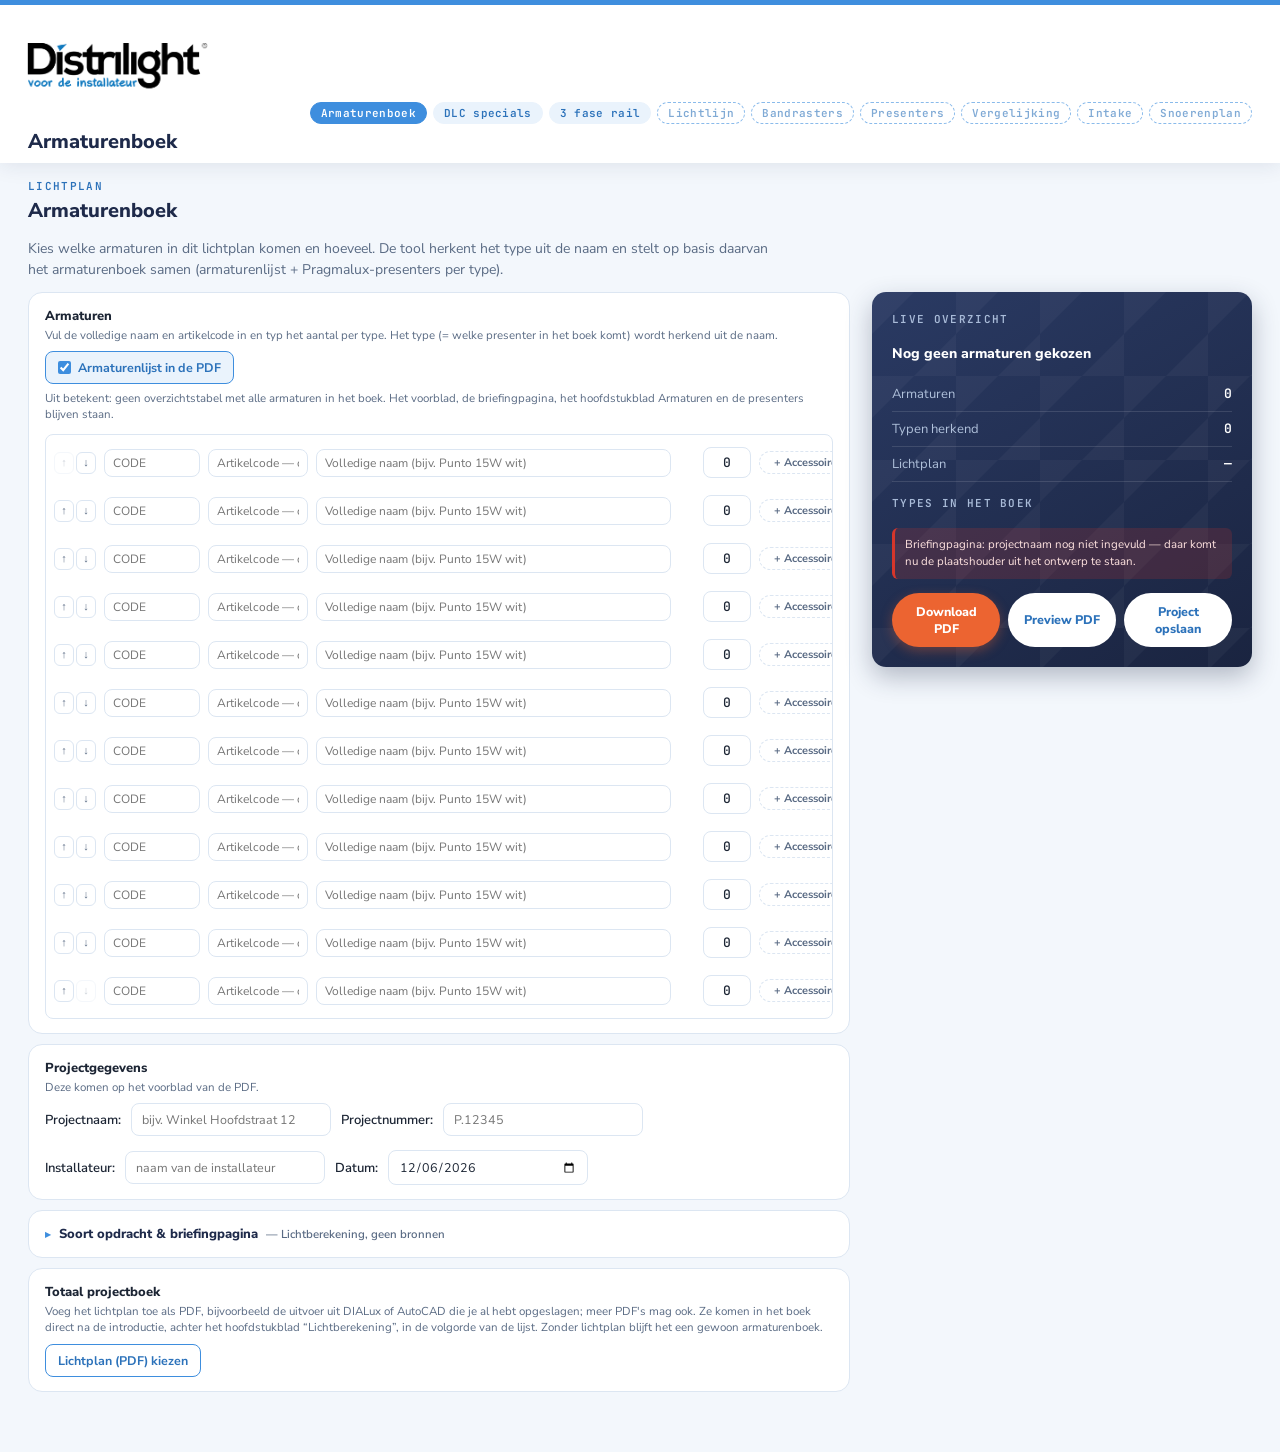
==== armaturenboek.html @ 283bd8b6 "Projectenboek: meer dan één PDF als lichtplan In het blok "Totaal projectboek" van het armaturenboek" ====
<!DOCTYPE html>
<html lang="nl">
<head>
<meta charset="UTF-8">
<!--__BASE_HREF__--><!-- wordt bij "Project opslaan" een <base href> naar de installatiemap; blijft hier inert. -->
<title>Armaturenboek — Distrilight tools</title>
<meta name="viewport" content="width=device-width, initial-scale=1.0">
<!-- Schermlettertypes uit de repo en niet bij Google vandaan: deze tools worden vanaf
     schijf geopend en rondgestuurd, en mogen niet op een verbinding wachten. Zie de kop
     van fonts/schermfonts.css. -->
<link rel="stylesheet" href="fonts/schermfonts.css">
<link rel="stylesheet" href="suite-stijl.css">
<style>
  /* Palet, tabbladenrij en focusring staan in suite-stijl.css. */
  *{box-sizing:border-box;}
  html,body{margin:0;padding:0;}
  body{
    background:var(--paper);
    color:var(--ink);
    font-family:'Nunito Sans',sans-serif;
    -webkit-font-smoothing:antialiased;
  }
  h1,h2,h4,.disp{font-family:'Nunito Sans',sans-serif; font-weight:800; letter-spacing:0;}

  header{
    background:var(--white);
    color:var(--ink);
    padding:12px 28px 8px;
    position:sticky; top:0; z-index:50;
    border-top:5px solid var(--blue);
    box-shadow:0 2px 20px rgba(30,42,74,.10);
  }
  .brandrow{display:flex; align-items:baseline; justify-content:space-between; flex-wrap:wrap; gap:8px;}
  .brand{display:flex; flex-direction:column; gap:0; align-items:flex-start;}
  .brand .logo{height:100px; width:auto; display:block; transform:translateX(-7.65%);}
  .title-row{display:flex; align-items:center; gap:14px; margin-top:4px; flex-wrap:wrap;}
  h1{font-size:20px; margin:0; font-weight:800; color:var(--navy-900);}

  main{max-width:1400px; margin:0 auto; padding:16px 28px 60px;}
  .lede{font-size:14px; color:var(--slate); max-width:760px; line-height:1.5; margin-bottom:12px;}
  h2.section-title{font-size:20px; margin:0 0 4px; color:var(--navy-900);}
  .eyebrow{font-family:'JetBrains Mono',monospace; font-size:11px; letter-spacing:.12em; text-transform:uppercase; color:var(--blue-dark); margin-bottom:4px; display:block; font-weight:600;}

  /* ---------- layout: lijst + live overzicht ---------- */
  .cfg-layout{display:grid; grid-template-columns:1fr 380px; gap:22px; align-items:start;}
  @media(max-width:980px){.cfg-layout{grid-template-columns:1fr;}}
  .cfg-panel{display:flex; flex-direction:column; gap:10px;}
  .cfg-block{background:#fff; border:1px solid var(--border); border-radius:var(--radius); padding:14px 16px;}
  .cfg-block h4{margin:0 0 2px; font-size:13px;}
  .cfg-block .hint{font-size:11.5px; line-height:1.4; color:var(--slate); margin:0 0 8px;}
  /* De briefingvelden zijn per project eenmalig werk; de armatuurregels zijn het werk
     zelf. Vandaar dat dat blok onderaan staat en dicht kan; de opmaak ervan staat in
     briefing.js (.brief-vouw), want de railtool heeft hetzelfde blok. */

  .c2-adapterrow{display:flex; align-items:center; gap:10px; font-size:13px; color:var(--ink); font-weight:600; margin-bottom:14px; flex-wrap:wrap;}
  .c2-select, .c2-textinp{
    border:1.5px solid var(--border); border-radius:8px; padding:7px 10px;
    font-family:'Nunito Sans',sans-serif; font-size:12.5px; color:var(--ink); background:#fff;
  }
  .c2-textinp{min-width:200px;}
  .ab-keuze{display:flex; gap:8px; flex-wrap:wrap;}
  .ab-keuze label{
    display:flex; align-items:center; gap:7px; cursor:pointer;
    border:1.5px solid var(--border); border-radius:8px; padding:7px 12px;
    font-size:12.5px; font-weight:700; color:var(--ink); background:#fff; transition:.12s;
  }
  .ab-keuze label:hover{border-color:var(--blue);}
  .ab-keuze input{accent-color:var(--blue); margin:0;}
  .ab-keuze input:checked + span{color:var(--blue-dark);}
  .ab-keuze label:has(input:checked){border-color:var(--blue); background:var(--blue-light);}
  .c2-prodlist{display:flex; flex-direction:column; gap:5px; max-height:640px; overflow-y:auto; padding:6px; border:1.5px solid var(--border); border-radius:8px;}
  .c2-armrow{display:flex; align-items:center; gap:8px; padding:6px 2px; flex-wrap:wrap;}
  .c2-armrow input.c2-textinp{flex:1 1 130px; min-width:100px; padding:5px 8px; font-size:12px;}
  .c2-armrow input.c2-aanduiding{flex:0 0 96px; min-width:96px;}
  .c2-armrow input.c2-armcode{flex:0 0 100px; min-width:90px;}
  /* groeit mee, maar begint smal: dan past de knop "+ Accessoire" vaker nog op de regel */
  .c2-armrow input.c2-armnaam{flex:1 1 170px;}
  /* het aantal en de knop "+ Accessoire" als één staart: past de regel niet (een smal
     scherm, een breed typelabel), dan gaan ze samen naar rechts op de volgende regel -
     boven het aantal en het kruisje van de accessoires - en niet los links eronder */
  .c2-armstaart{display:flex; align-items:center; gap:8px; margin-left:auto;}
  /* het label, de upload- en stempelknop en de pijltjes: opmaak in armatuur-rij.js */
  .c2-qtyinp{width:48px; border:1.5px solid var(--border); border-radius:8px; padding:6px 4px; font-family:'JetBrains Mono',monospace; font-size:13px; text-align:center; color:var(--ink); background:#fff;}

  /* ---------- live overzicht ---------- */
  /* Navy en geen blauw: dit paneel draagt de conclusie van de tool (aantallen,
     herkende typen, waarschuwingen) in kleine letters, en op het blauw haalde die
     tekst 1,9 tot 2,6:1 contrast waar 4,5:1 de norm is - zelfs zuiver wit kwam daar
     niet verder dan 4,7:1. Op dit navy haalt wit 11:1 en de grijsblauwe labels 6:1.
     Het blauw blijft waar het zijn werk doet: op de knoppen en de actieve tab. */
  .cfg-summary{
    position:sticky; top:150px; color:#fff; border-radius:var(--radius); padding:20px; display:flex; flex-direction:column; gap:14px;
    background:linear-gradient(150deg, #2A3A63 0%, #1A2440 100%);
    background-image:url("data:image/svg+xml,%3Csvg xmlns='http://www.w3.org/2000/svg' width='84' height='84'%3E%3Cpath d='M0 0 L42 0 L0 42 Z' fill='%23ffffff' fill-opacity='0.035'/%3E%3Cpath d='M84 84 L42 84 L84 42 Z' fill='%23ffffff' fill-opacity='0.035'/%3E%3C/svg%3E"), linear-gradient(150deg, #2A3A63 0%, #1A2440 100%);
    box-shadow:0 10px 26px rgba(30,42,74,.30);
  }
  .cfg-summary h4{margin:0; font-size:14px; color:#fff;}
  .cfg-summary .eyebrow{color:#A9BBD8;}
  .cfg-metric-row{display:flex; justify-content:space-between; font-size:13px; padding:8px 0; border-bottom:1px solid rgba(255,255,255,.12);}
  .cfg-metric-row .k{color:#AFC0DA;}
  .cfg-metric-row .v{font-family:'JetBrains Mono',monospace; font-weight:700;}
  .cfg-art-list{display:flex; flex-direction:column; gap:6px; max-height:260px; overflow-y:auto;}
  .cfg-art-row{display:flex; justify-content:space-between; font-size:12px; background:rgba(255,255,255,.06); border-radius:6px; padding:7px 10px;}
  .cfg-art-row .name{color:#C6D2E8; margin-right:8px;}
  .cfg-art-row .qty{color:#A9BBD8; font-family:'JetBrains Mono',monospace;}
  .cfg-warns{display:flex; flex-direction:column; gap:8px;}
  .cfg-warn{background:rgba(214,54,43,.18); border-left:3px solid var(--red); padding:8px 10px; border-radius:6px; font-size:11.5px; line-height:1.5; color:#FFE3E0;}
  /* Onder 980px zakt het overzichtspaneel onder het formulier, en daarmee ook de
     knoppen: op een laptop scroll je dan langs het hele formulier voor je iets kunt
     downloaden. Deze balk blijft dan onderin staan. Boven 980px bestaat hij niet. */
  .cfg-balk{display:none;}
  @media(max-width:980px){
    .cfg-balk{
      display:flex; gap:8px; position:fixed; left:0; right:0; bottom:0; z-index:110;
      padding:10px 16px calc(10px + env(safe-area-inset-bottom, 0px));
      background:rgba(255,255,255,.94); backdrop-filter:blur(6px);
      border-top:1px solid var(--border); box-shadow:0 -4px 14px rgba(30,42,74,.07);
    }
    .cfg-balk button{
      flex:1; border:1.5px solid var(--border); background:#fff; color:var(--blue-dark);
      border-radius:999px; padding:10px 8px; font-family:'Nunito Sans',sans-serif;
      font-weight:800; font-size:12.5px; cursor:pointer; white-space:nowrap;
    }
    .cfg-balk button:hover{border-color:var(--blue);}
    .cfg-balk button:disabled{opacity:.6; cursor:default;}
    .cfg-balk button.hoofd{background:var(--orange); border-color:var(--orange); color:#fff;}
    body{padding-bottom:72px;}   /* de balk mag de laatste regel niet afdekken */
  }
  .cfg-actions{display:flex; gap:8px;}
  .cfg-actions button{
    flex:1; background:#fff; color:var(--blue-dark); border:none; border-radius:999px; padding:10px; font-weight:800; font-size:12.5px; cursor:pointer; font-family:'Nunito Sans',sans-serif;
  }
  .cfg-actions #abPdf{background:var(--orange); color:#fff; box-shadow:0 4px 12px rgba(236,100,49,.35);}
  .cfg-actions #abPdf:hover{background:var(--orange-dark);}
  .cfg-actions button:hover{opacity:.9;}
  .cfg-actions button:disabled{opacity:.6; cursor:default;}

  /* ---------- voorbeeldvenster voor de PDF ---------- */
  .pdfprev-bg{position:fixed; inset:0; background:rgba(11,24,48,.66); display:none; align-items:center; justify-content:center; z-index:120; padding:18px;}
  .pdfprev-bg.active{display:flex;}
  .pdfprev{background:#fff; border-radius:14px; width:min(1100px,100%); height:min(94vh,100%); display:flex; flex-direction:column; overflow:hidden;}
  .pdfprev-bar{display:flex; align-items:center; gap:12px; padding:12px 16px; border-bottom:1px solid var(--border); flex-wrap:wrap;}
  .pdfprev-bar b{font-size:14px; color:var(--navy-900);}
  .pdfprev-bar .hint{margin:0; flex:1 1 auto; font-size:12.5px; color:var(--slate);}
  .pdfprev-bar button{
    border:1.5px solid var(--border); background:#fff; border-radius:999px; padding:8px 14px;
    font-family:'Nunito Sans',sans-serif; font-size:12.5px; font-weight:600; color:var(--ink); cursor:pointer;
  }
  .pdfprev iframe{flex:1 1 auto; width:100%; border:0; background:#EDEFF3;}
  @media (max-width:640px){ .pdfprev-bar .hint{display:none;} }
</style>
</head>
<body>

<header>
  <div class="brandrow">
    <div class="brand">
      <img class="logo" src="merk/Distrilight logo donker.png" alt="Distrilight">
    </div>
    <div class="badges">
      <a class="badge active" href="armaturenboek.html">Armaturenboek</a>
      <a class="badge" href="dlc.html">DLC specials</a>
      <a class="badge" href="index.html">3 fase rail</a>
      <a class="badge binnenkort" href="lichtlijn.html" title="Deze tool komt er nog aan">Lichtlijn</a>
      <a class="badge in-ontwikkeling" href="bandrasters.html" title="Deze tool werkt al, maar is nog niet af">Bandrasters</a>
      <a class="badge in-ontwikkeling" href="presenters.html" title="Deze tool werkt al, maar is nog niet af">Presenters</a>
      <a class="badge in-ontwikkeling" href="vergelijking.html" title="Deze tool werkt al, maar is nog niet af">Vergelijking</a>
      <a class="badge binnenkort" href="intake.html" title="Deze tool komt er nog aan">Intake</a>
      <a class="badge binnenkort" href="snoerenplan.html" title="Deze tool komt er nog aan">Snoerenplan</a>
    </div>
  </div>
  <div class="title-row">
    <h1>Armaturenboek</h1>
  </div>
</header>

<main>
  <span class="eyebrow">Lichtplan</span>
  <h2 class="section-title">Armaturenboek</h2>
  <p class="lede">Kies welke armaturen in dit lichtplan komen en hoeveel. De tool herkent het type uit de naam en stelt op basis daarvan het armaturenboek samen (armaturenlijst + Pragmalux-presenters per type).</p>

  <div class="cfg-layout">
    <div class="cfg-panel">

      <div class="cfg-block">
        <h4>Armaturen</h4>
        <p class="hint">Vul de volledige naam en artikelcode in en typ het aantal per type. Het type (= welke presenter in het boek komt) wordt herkend uit de naam.</p>
        <div class="ab-keuze" style="margin-bottom:12px;">
          <label><input type="checkbox" id="abToonLijst" checked><span>Armaturenlijst in de PDF</span></label>
        </div>
        <p class="hint" style="margin:-6px 0 12px;">Uit betekent: geen overzichtstabel met alle armaturen in het boek. Het voorblad, de briefingpagina, het hoofdstukblad Armaturen en de presenters blijven staan.</p>
        <div class="c2-prodlist" id="abArmList"></div>
      </div>

      <div class="cfg-block">
        <h4>Projectgegevens</h4>
        <p class="hint">Deze komen op het voorblad van de PDF.</p>
        <div class="c2-adapterrow">
          <span>Projectnaam:</span>
          <input type="text" id="abProj" class="c2-textinp" placeholder="bijv. Winkel Hoofdstraat 12">
          <span>Projectnummer:</span>
          <input type="text" id="abProjNr" class="c2-textinp" placeholder="P.12345">
        </div>
        <div class="c2-adapterrow" style="margin-bottom:0;">
          <span>Installateur:</span>
          <input type="text" id="abInst" class="c2-textinp" placeholder="naam van de installateur">
          <span>Datum:</span>
          <input type="date" id="abDatum" class="c2-textinp">
        </div>
      </div>

      <details class="cfg-block brief-vouw" id="abBriefBlok">
        <summary>Soort opdracht &amp; briefingpagina<span class="stand" id="abBriefStand"></span></summary>
        <div id="abBriefVelden"></div>
        <div id="abContactVelden" style="margin-top:16px;"></div>
      </details>

      <div class="cfg-block">
        <h4>Totaal projectboek</h4>
        <p class="hint">Voeg het lichtplan toe als PDF, bijvoorbeeld de uitvoer uit DIALux of AutoCAD die je al hebt opgeslagen; meer PDF's mag ook. Ze komen in het boek direct na de introductie, achter het hoofdstukblad “Lichtberekening”, in de volgorde van de lijst. Zonder lichtplan blijft het een gewoon armaturenboek.</p>
        <input type="file" id="abLichtplanBestand" accept="application/pdf,.pdf" multiple hidden>
        <div class="lichtplan-lijst" id="abLichtplanLijst"></div>
        <div class="lichtplan-keuze">
          <button type="button" id="abLichtplanKnop">Lichtplan (PDF) kiezen</button>
        </div>
      </div>

    </div>

    <div class="cfg-summary">
      <span class="eyebrow">Live overzicht</span>
      <h4 id="abTitle">Nog geen armaturen gekozen</h4>
      <div>
        <div class="cfg-metric-row"><span class="k">Armaturen</span><span class="v" id="abTotArm">0</span></div>
        <div class="cfg-metric-row"><span class="k">Typen herkend</span><span class="v" id="abTotType">0</span></div>
        <div class="cfg-metric-row"><span class="k">Lichtplan</span><span class="v" id="abTotLicht">—</span></div>
      </div>
      <div>
        <span class="eyebrow">Types in het boek</span>
        <div class="cfg-art-list" id="abArtList"></div>
      </div>
      <div class="cfg-warns" id="abWarns"></div>
      <div class="cfg-actions">
        <button id="abPdf">Download PDF</button>
        <button id="abPreview">Preview PDF</button>
        <button id="abProjectOpslaan" title="Slaat een kopie van deze tool op met het huidige project erin - dubbelklikken op dat bestand opent de tool weer precies zo ingevuld">Project opslaan</button>
      </div>
    </div>
  </div>

  <div class="pdfprev-bg" id="abPreviewBg">
    <div class="pdfprev">
      <div class="pdfprev-bar">
        <b>Voorbeeld — Armaturenboek</b>
        <span class="hint" id="abPreviewHint">Zo ziet de PDF eruit.</span>
        <button id="abPreviewDl">Downloaden</button>
        <button id="abPreviewClose">Sluiten</button>
      </div>
      <iframe id="abPreviewFrame" title="Voorbeeld van de PDF"></iframe>
    </div>
  </div>
  <div class="cfg-balk">
    <button type="button" class="hoofd" data-spiegel="abPdf">Download PDF</button>
    <button type="button" data-spiegel="abPreview">Preview</button>
    <button type="button" data-spiegel="abProjectOpslaan">Opslaan</button>
  </div>
</main>

<script src="vendor/pdf-lib.min.js"></script>
<script src="presenters-data.js"></script>
<script src="pdf-huisstijl.js"></script>
<script src="medewerkers.js"></script>
<script src="medewerker-fotos.js"></script>
<script src="contactpersonen.js"></script>
<script src="briefing.js"></script>
<script src="armatuur-groepen.js"></script>
<script src="zoeken.js"></script>
<script src="armatuur-rij.js"></script>
<script src="info-teken.js"></script>
<script src="melding.js"></script>
<script src="lichtplan.js"></script>
<script src="project-opslag.js"></script>
<script>
const $=id=>document.getElementById(id);

/* ---------- projectstate ---------- */
/* Wordt bij "Project opslaan" (zie slaProjectOp()) volgeschreven met het huidige
   project - blijft null in de originele tool, net als bij index.html. */
const OPGESLAGEN_PROJECT = /*__PROJECT_DATA_START__*/null/*__PROJECT_DATA_END__*/;
/* soort: 'lichtberekening' of 'vergelijking'. Allebei krijgen de briefingpagina
   achter het voorblad, met een eigen tekst. bestek/tekeningen/armaturenboek/email zijn
   de bronnen van die pagina (zie BRIEF_VELDEN): een naam per regel, meer namen worden
   een opsomming, en een leeg veld komt niet in de tekst. toonLijst zet de overzichtstabel Armaturenlijst aan of
   uit; de rest van het boek verandert er niet van. */
const st = { proj:'', projNr:'', installateur:'', datum:'', soort:'lichtberekening',
             bestek:'', tekeningen:'', armaturenboek:'', email:'', toonLijst:true, armaturen:{},
             /* wie er onder "Contactgegevens" op de briefingpagina staan (ids uit medewerkers.js) */
             projectuitwerker:'', accountmanager:'', binnendienst:'',
             /* totaal projectboek: het ingeladen lichtplan, {naam, paginas} of null; de PDF
                zelf houdt lichtplan.js bij (Lichtplan.pdf) */
             lichtplan:null };

/* ---------- briefingpagina "Introductie" ----------
   De maten, de tekst per soort opdracht (briefInhoud()), de keuze in het paneel en de
   tekening staan in briefing.js: de railtool zet precies dezelfde pagina in zijn PDF. */

/* ---------- armaturen: 12 om mee te beginnen, er komt steeds een lege bij (zorgVoorLegeSlot) ---------- */
const ARMATUREN = [
  {id:'arm01'}, {id:'arm02'}, {id:'arm03'}, {id:'arm04'}, {id:'arm05'},
  {id:'arm06'}, {id:'arm07'}, {id:'arm08'}, {id:'arm09'}, {id:'arm10'}, {id:'arm11'}, {id:'arm12'},
];
function armLabel(a){ return 'Armatuur '+a.id.replace('arm',''); }

/* Een rij is 'Special': geen standaard Pragmalux-artikel, maar een eenmalig
   armatuur waarvoor de gebruiker zelf een presenter-PDF aanlevert (zie
   specialPresenterId/maakArmRij). Herkend aan de tekst 'special' in het
   artikelcodeveld. */
function isSpecial(s){
  if(!s) return false;
  return String(s.code||'').trim().toLowerCase()==='special';
}
/* Welke presenter bij een regel hoort, de stempelstijlen en het eigen id van een
   geüploade PDF staan in armatuur-rij.js: de railtool maakt hetzelfde boek en hoort
   het op dezelfde manier te doen. */
function armGroepVan(s, armId){ return armGroepVanRij(s, armId, isSpecial(s)); }
function armaturenboek(){
  const boek=[], perGroep={};
  ARMATUREN.forEach(a=>{
    const s=st.armaturen[a.id];
    if(!s || armSlotLeeg(s)) return;
    const g=armGroepVan(s, a.id);
    if(!g) return;
    let b=perGroep[g.id];
    if(!b){ b=perGroep[g.id]={g, rijen:[], totaal:0}; boek.push(b); }
    b.rijen.push({a,s}); b.totaal+=(s.qty||0);
  });
  return boek;
}
function armaturenZonderGroep(){
  return ARMATUREN.filter(a=>{
    const s=st.armaturen[a.id];
    return !armSlotLeeg(s) && s.groep!=='-' && !isSpecial(s) && !armGroepVan(s, a.id);
  });
}
/* Ingevulde Special-rijen waarvoor nog geen PDF is geüpload. */
function armaturenSpecialZonderPdf(){
  return ARMATUREN.filter(a=>{
    const s=st.armaturen[a.id];
    return !armSlotLeeg(s) && isSpecial(s) && !armGroepVan(s, a.id);
  });
}

/* --- gedeelde tekenlaag ------------------------------------------------------
   Scripts, huisstijlbestanden en presenter-PDF's op aanvraag inladen gaat via
   pdf-huisstijl.js, waar ook de tekenprimitieven staan; zie de kop van dat bestand. */
const {laadScript, laadPresenterBestand, merkData, b64Bytes, bytesToB64,
       presenterAanwezig, presenterData, pdfTxt, datumNL} = PdfHuisstijl;

async function buildArmaturenboekPdf(){
  const W=595,H=842,Mg=40,MB=64; const pages=[]; let y=Mg;
  const doc = await PDFLib.PDFDocument.create();
  let pg = null;

  /* De tekenlaag komt uit pdf-huisstijl.js; zie de kop van dat bestand. y en pg
     blijven hier, zodat de opmaak hieronder gewoon `y += 12` kan schrijven.

     Alleen Distrilight-huisstijl: deze eigen pagina's (voorblad, armaturenlijst) zijn
     van de afzender. De Pragmalux-huisstijl leeft in de aangeplakte presenter-PDF's
     zelf, dus de Pragmalux-logo's en het bijbehorende kop-lettertype hoeven hier niet
     ingesloten te worden. */
  const HS = await PdfHuisstijl.tekenaar(doc, {
    haalY:()=>y, zetY:v=>{y=v;}, haalPg:()=>pg, zetPg:p=>{pg=p;},
    paginas:pages, fonts:'distrilight',
    logos:['dlLicht','dlDonker'],
    beelden:['omslagVolledig','omslagBoven','ruitpatroon','armaturenFoto'],
    sectie:'Armaturen',
  });
  const {BALK_H, C, BEELD, col, text, meet, line, rect, circle, poly, metUitsnede, beeldVullend,
         meng, logo, logoBreedte, flush, beginPage, need, para, paginaKop, omslag,
         zetSectie, tableStart, wrapCell, tableRow} = HS;
  const wrapBreedte = HS.wrapBreedte, wrap = HS.wrapTekens;

  omslag({naam:st.proj, nr:st.projNr, inst:st.installateur, datum:datumNL(st.datum)});

  /* --- briefingpagina "Introductie", direct achter het voorblad: de briefing en de
         contactpersonen, tekenIntroductie() in briefing.js - dezelfde als in de railtool. --- */
  await tekenIntroductie(HS, st, {haal:()=>y, zet:v=>{ y=v; }}, true);

  /* Tot hier voorblad en introductie; het totale projectboek zet hierna het
     lichtplan (zie boekDelen()). */
  const naIntroductie = pages.length;

  /* --- hoofdstukblad Armaturen + armaturenlijst; de presenters worden er in
         assembleArmaturenboekPdf achter geplakt, in de volgorde van bookGroups --- */
  const boek = armaturenboek();
  /* Regels zonder herkend type (en zonder bruikbare Special-PDF) horen niet in
     boek/bookGroups (geen hoofdstuk/presenter), maar moeten wel gewoon in de
     Armaturenlijst-tabel blijven staan - anders lijken ze niet meegeteld. */
  const onbekend = ARMATUREN.filter(a=>{
    const s = st.armaturen[a.id];
    return s && !armSlotLeeg(s) && !armGroepVan(s, a.id);
  });
  const bookGroups = [];
  const armOms=(r)=> (r.s.name&&r.s.name.trim()) ? r.s.name.trim() : armLabel(r.a);
  /* geen artikelcode ingevuld: de cel blijft leeg (er stond 'volgt') */
  const armCode=(r)=> (r.s.code||'').trim();
  if(boek.length || onbekend.length){
    zetSectie('Armaturen');
    beginPage(true);
    if(BEELD.ruitpatroon) beeldVullend(BEELD.ruitpatroon, 0, 0, W, H);
    else rect(0,0,W,H,C.hoofd);
    poly([[0,85],[379,85],[337,200],[0,200]], C.hoofd);
    text(27, 148-36*0.78, 36, 'Armaturen', {cond:true, color:C.wit});
    if(BEELD.armaturenFoto){
      metUitsnede([[190,534],[W,534],[W,769],[190,769]],
        ()=> beeldVullend(BEELD.armaturenFoto, 190, 534, W-190, 235));
    }
    poly([[0,534],[308,534],[220,769],[0,769]], C.wit);
    ['Precisie in licht begint','bij de juiste armaturen,','geselecteerd met zorg','en aandacht.']
      .forEach((r,i)=> text(27, 605+i*29.5-19.6*0.78, 19.6, r, {cond:true, bold:false, color:C.hoofd}));
    flush(true);

    /* De overzichtstabel is optioneel (st.toonLijst): wie het boek alleen als
       productdocumentatie meestuurt wil de armaturenlijst er soms niet bij. Alleen
       deze pagina vervalt - het hoofdstukblad en de presenters blijven, en
       bookGroups wordt hieronder los van de tabel gevuld. */
    if(st.toonLijst){
      zetSectie('Armaturenlijst');
      beginPage(true);
      paginaKop('Armaturenlijst',
        (st.proj||'').trim() + ((st.proj||'').trim()? '  —  ':'') + datumNL(st.datum));
      /* Elke ingevulde rij komt in deze tabel, in de volgorde waarin ze in de tool
         staan - niet gegroepeerd per type. Wie de regels op volgorde van het bestek
         invult wil ze zo terugzien; het hergroeperen liet een herkend type naar zijn
         soortgenoten springen en zette de onherkende regels onderaan. De presenters
         erachter volgen dezelfde volgorde: armaturenboek() zet elk type neer waar
         het voor het eerst voorkomt. Een kolom (Code of Aantal) valt helemaal weg
         als GEEN ENKELE regel er een waarde voor heeft - anders staat hij zinloos
         leeg/vol nullen; de vrijgekomen breedte gaat naar Omschrijving. */
      const rijenVoorTabel = ARMATUREN
        .map(a=>({a, s:st.armaturen[a.id]}))
        .filter(r=> r.s && !armSlotLeeg(r.s));
      /* regels: elke armatuur met zijn accessoires eronder - zonder eigen CODE en in de
         kleur van hun armatuur (armLijstKolommen() in armatuur-rij.js) */
      const {cols, regels} = armLijstKolommen(rijenVoorTabel, armCode, armOms);
      let TB=tableStart(cols);
      regels.forEach(g=> tableRow(TB, g.waarden, {vervolg:g.vervolg}));
      y+=10;
      const ontbreekt = boek.filter(b=>!presenterAanwezig(b.g.id));
      if(ontbreekt.length){
        para('Let op: van '+ontbreekt.map(b=>b.g.naam).join(', ')+' is de presenter nog niet in de '
          +'tool geladen; die productpagina’s ontbreken.',8,C.red);
      }
      flush();
    }

    /* codes, kleur en stijl per presenter: zie armBoekGroepen() in armatuur-rij.js */
    bookGroups.push(...armBoekGroepen(boek));
  }

  const bytes = await doc.save();
  return {bytes, bookGroups, ownPageCount:pages.length, naIntroductie};
}

/* ---------- de delen van het boek, in hun volgorde ----------
   De eigen pagina's (voorblad, introductie, hoofdstuk Armaturen, armaturenlijst) komen
   uit buildArmaturenboekPdf(); het totale projectboek schuift er direct na de
   introductie het hoofdstukblad "Lichtberekening" en het lichtplan tussen
   (lichtplanDelen() in lichtplan.js, dezelfde regel als in de railtool). Daarna de
   presenters en als laatste de achterpagina's. naIntroductie is het aantal eigen
   pagina's tot en met de introductie. Een losse functie, zodat de volgorde getest kan
   worden (tools/controleer-logica.mjs). */
function boekDelen(naIntroductie, eigenTotaal, metLichtplan){
  return lichtplanDelen(naIntroductie, eigenTotaal, metLichtplan)
    .concat([{bron:'presenters'}, {bron:'achterpaginas'}]);
}

/* ---------- presenters achter de eigen pagina's plakken, sluit af met AB Achterpaginas ---------- */
async function assembleArmaturenboekPdf(){
  const {bytes, bookGroups, ownPageCount, naIntroductie} = await buildArmaturenboekPdf();
  const ownDoc = await PDFLib.PDFDocument.load(bytes);
  const finalDoc = await PDFLib.PDFDocument.create();

  const copyRange = async(srcDoc, from, to)=>{
    const idx = srcDoc.getPageIndices().slice(from, to);
    if(!idx.length) return;
    const pgs = await finalDoc.copyPages(srcDoc, idx);
    pgs.forEach(p=>finalDoc.addPage(p));
  };

  const merk = await merkData();
  let stempelFont;
  try{
    if(merk.fontkit && merk.fonts.dlKopVet){
      finalDoc.registerFontkit(merk.fontkit);
      stempelFont = await finalDoc.embedFont(b64Bytes(merk.fonts.dlKopVet), {subset:true});
    } else throw new Error('huisstijllettertype niet beschikbaar');
  }catch(err){
    stempelFont = await finalDoc.embedFont(PDFLib.StandardFonts.HelveticaBold);
  }
  /* De stempel zelf - twee stijlen, gemeten plek, krimpen bij een lange code -
     staat in armatuur-rij.js, zodat de railtool op precies dezelfde plek stempelt. */
  const stempelCode = (pagina, codes, kleur, zwart, special)=> stempelPresenter(pagina, codes, kleur, zwart, stempelFont, special);
  const appendPresenter = async(id, codes, kleur, zwart, special)=>{
    const b64 = await presenterData(id);
    if(!b64){ console.warn('Presenter "'+id+'" is nog niet toegevoegd (presenters/'+id+'.js) — overgeslagen.'); return 0; }
    try{
      const d = await PDFLib.PDFDocument.load(b64Bytes(b64), {ignoreEncryption:true});
      const idx = d.getPageIndices();
      const pgs = await finalDoc.copyPages(d, idx);
      pgs.forEach(p=>finalDoc.addPage(p));
      stempelCode(pgs[0], codes, kleur||'#FFFFFF', zwart, special);
      return pgs.length;
    }catch(err){ console.warn('Presenter "'+id+'" kon niet worden geladen:', err); return 0; }
  };

  let erbij = 0;
  for(const deel of boekDelen(naIntroductie, ownDoc.getPageCount(), Lichtplan.ingeladen())){
    if(deel.bron==='eigen') await copyRange(ownDoc, deel.van, deel.tot);
    else if(deel.bron==='lichtberekening') erbij += await appendPresenter('lichtberekening'); /* AB Lichtberekening, geen stempel */
    else if(deel.bron==='lichtplan') erbij += await Lichtplan.voegToe(finalDoc);
    else if(deel.bron==='presenters'){
      for(const g of bookGroups) erbij += await appendPresenter(g.id, g.code, g.kleur, g.zwart, g.special);
    }
    else if(deel.bron==='achterpaginas') erbij += await appendPresenter('achterpaginas'); /* AB Achterpaginas, helemaal achteraan */
  }

  const eind = await finalDoc.save();
  const verwacht = ownPageCount + erbij;
  if(finalDoc.getPageCount()!==verwacht){
    console.warn('Paginatelling klopt niet: verwacht '+verwacht+', werkelijk '+finalDoc.getPageCount()+'.');
  }
  return eind;
}

function veiligBestandsdeel(s){
  /* Filesystem-onveilige tekens eruit (als spatie, zodat woorden niet aan elkaar
     plakken), spaties/hoofdletters verder intact - dit hoeft niet zo hard geslagen
     te worden als een url-slug, het is voor eigen gebruik bij download. */
  return String(s||'').replace(/[\\/:*?"<>|]/g,' ').replace(/\s+/g,' ').trim();
}
function pdfBestandsnaam(){
  const nr = (st.projNr||'').trim().replace(/^p\.?\s*/i,''); // "P.11673LS" -> "11673LS"
  const naam = veiligBestandsdeel(st.proj);
  const inst = veiligBestandsdeel(st.installateur).split(/\s+/)[0] || ''; // alleen eerste woord
  if(!nr && !naam && !inst) return 'armaturenboek.pdf';
  return ['AB'+nr, inst, naam].filter(Boolean).join(' - ') + '.pdf';
}

/* Hoe groot de gemaakte PDF is, en of dat nog te mailen valt. De presenters zijn
   fotografie op drukwerkkwaliteit en pdf-lib kan die niet verkleinen zodra ze in een
   pagina zitten, dus het aantal typen bepaalt het gewicht: gemeten 3,0 MB bij één
   type en 5,8 MB bij zes. Boven de grens hieronder begint mail te weigeren. */
const PDF_MAILGRENS_MB = 8;
function pdfGrootteTekst(bytes){
  const mb = bytes.length / 1048576;
  return {mb, tekst: mb.toFixed(1).replace('.', ',') + ' MB'};
}
function meldPdfGrootte(bytes, vak){
  const {mb, tekst} = pdfGrootteTekst(bytes);
  if(vak) vak.textContent = 'Zo ziet de PDF eruit — ' + tekst + '.';
  if(mb < PDF_MAILGRENS_MB) return;
  Melding.letop('Deze PDF is ' + tekst + ' — veel mailservers weigeren bijlagen boven de '
      + PDF_MAILGRENS_MB + ' MB. Deel hem als link, of comprimeer eerst de presenters.',
      {duur:9000});
}
async function maakPdfBytes(){
  const heeftArmaturen = ARMATUREN.some(a=> !armSlotLeeg(st.armaturen[a.id]));
  if(!heeftArmaturen){
    Melding.letop('Vul eerst minimaal één armatuur in; dan valt er een boek te maken.',
      {bij: document.querySelector('input.c2-armnaam')});
    return null;
  }
  const meldingen=[];
  const zonderGroep = armaturenZonderGroep();
  if(zonderGroep.length){
    meldingen.push('Van deze armaturen is het type niet herkend, dus komt er geen presenter in het armaturenboek:\n'
      + zonderGroep.map(a=>{ const sa=st.armaturen[a.id];
          const kop=(sa.aanduiding||'').trim() || armLabel(a);
          return '  • '+kop+(sa.name? ' — '+sa.name:' (nog geen naam ingevuld)'); }).join('\n')
      + '\nPas de omschrijving aan zodat het type duidelijk wordt, of upload zelf een '
      + 'presenter-PDF met de knop naast de armatuurregel.');
  }
  const specialZonderPdf = armaturenSpecialZonderPdf();
  if(specialZonderPdf.length){
    meldingen.push('Voor deze Special-armaturen is nog geen presenter-PDF geüpload, dus komt er geen '
      + 'presenter in het armaturenboek:\n'
      + specialZonderPdf.map(a=>{ const sa=st.armaturen[a.id];
          const kop=(sa.aanduiding||'').trim() || armLabel(a);
          return '  • '+kop+(sa.name? ' — '+sa.name:' (nog geen naam ingevuld)'); }).join('\n')
      + '\nUpload de PDF bij de armatuurregel (knop naast het artikelcodeveld) om dit op te lossen.');
  }
  const zonderPresenter = armaturenboek().filter(b=>!presenterAanwezig(b.g.id));
  if(zonderPresenter.length){
    meldingen.push('Van deze armatuurtypen staat de presenter-PDF nog niet in de tool:\n'
      + zonderPresenter.map(b=>'  • '+b.g.naam+'  (presenters/'+b.g.id+'.js)').join('\n')
      + '\nHet tabblad komt wel in het boek, de productpagina’s ontbreken.\n'
      + 'Toevoegen: zet de PDF in presenters-bron/ en draai "node tools/maak-presenters.mjs".');
  }
  if(Lichtplan.ontbreekt()) meldingen.push(Lichtplan.exportMelding());
  if(briefingExportMelding(st)) meldingen.push(briefingExportMelding(st));
  if(meldingen.length) alert(meldingen.join('\n\n')+'\n\nDe PDF wordt verder gewoon gegenereerd.');
  try{
    const bytes = await assembleArmaturenboekPdf();
    meldPdfGrootte(bytes, $('abPreviewHint'));
    return bytes;
  }
  catch(err){ console.error(err); alert('De PDF kon niet worden gegenereerd: '+(err&&err.message?err.message:err)); return null; }
}

async function metBezigKnop(id, fn){
  const knop=$(id); const oud=knop.textContent;
  knop.disabled=true; knop.textContent='Bezig…';
  try{ return await fn(); }
  finally{ knop.disabled=false; knop.textContent=oud; }
}

/* ---------- project opslaan (zelfde patroon als index.html se slaProjectOp) ----------
   Bakt het huidige project in een zelfstandige kopie van deze tool: dubbelklikken op het
   gedownloade bestand opent het project direct, zonder dat armaturenboek.html al open
   hoeft te staan. Geen "Openen"-knop nodig - dat is het hele punt van dit patroon. */
function projectBestandsnaam(){
  const nm=(st.proj||'armaturenboek').toLowerCase().replace(/[^a-z0-9]+/g,'-').replace(/^-+|-+$/g,'')||'armaturenboek';
  return nm+'-armaturenboek.html';
}
/* Alleen de sp<armId>-sleutels van de armatuurregels zelf, nooit het hele
   PRESENTER_DATA-object (dat bevat ook de ingebakken presenters van de tool zelf,
   zoals 'ag01'/'rail'). Niet gefilterd op "special": een eigen PDF kan op elke
   regel geüpload zijn, en wat je uploadt moet het opslaan overleven. */
function verzamelSpecialPresenters(){ return armEigenPresenters(Object.keys(st.armaturen)); }
const PROJECT_VERSIE = 1;
/* Eén beschrijving van wat een project is: het bestand dat "Project opslaan" bakt en
   het hoekje dat project-opslag.js in de browser bijhoudt schrijven allebei dit weg. */
function projectPayload(){
  const payload = { versie:PROJECT_VERSIE, st:JSON.parse(JSON.stringify(st)), presenters:verzamelSpecialPresenters() };
  if(Lichtplan.pdf) payload.lichtplan = Lichtplan.pdf;
  return payload;
}
function slaProjectOp(){
  const payload = projectPayload();
  let json = JSON.stringify(payload).replace(/<\/script/gi, '<\\/script');

  /* document.baseURI is bij de originele tool gewoon zijn eigen map; bij een al
     eerder opgeslagen projectbestand maakt de <base href> die er al in zit baseURI
     gelijk aan de OORSPRONKELIJKE installatiemap, ongeacht waar dit bestand nu op
     schijf staat - opnieuw opslaan geeft dus geen padverschuiving. */
  const baseHref = new URL('.', document.baseURI).href;

  const dataMarker = /\/\*__PROJECT_DATA_START__\*\/[\s\S]*?\/\*__PROJECT_DATA_END__\*\//;
  const baseMarker = /<!--__BASE_HREF__-->|<base href="[^"]*">/;
  let html = document.documentElement.outerHTML;
  if(!dataMarker.test(html) || !baseMarker.test(html)){
    alert('Opslaan mislukt: de opslag-plekken zijn niet gevonden in de broncode.');
    return;
  }
  html = html.replace(dataMarker, '/*__PROJECT_DATA_START__*/'+json+'/*__PROJECT_DATA_END__*/');
  html = html.replace(baseMarker, '<base href="'+baseHref.replace(/"/g,'&quot;')+'">');
  html = '<!doctype html>\n' + html;   /* outerHTML bevat de <!DOCTYPE> zelf niet */

  const a=document.createElement('a');
  a.href=URL.createObjectURL(new Blob([html],{type:'text/html'}));
  a.download=projectBestandsnaam();
  document.body.appendChild(a); a.click(); a.remove();
  setTimeout(()=>{ try{ URL.revokeObjectURL(a.href); }catch(_){ } }, 4000);
  ProjectOpslag.bewaard();
  Melding.goed('Project opgeslagen als ' + projectBestandsnaam() + '. Dubbelklik dat bestand om hier verder te gaan.');
}
async function exportPdf(){
  return metBezigKnop('abPdf', async()=>{
    const bytes = await maakPdfBytes();
    if(!bytes) return;
    const a=document.createElement('a');
    a.href=URL.createObjectURL(new Blob([bytes],{type:'application/pdf'}));
    a.download=pdfBestandsnaam();
    document.body.appendChild(a); a.click(); a.remove();
    setTimeout(()=>{ try{ URL.revokeObjectURL(a.href); }catch(_){ } }, 4000);
  });
}
let pdfVoorbeeldUrl=null;
function sluitVoorbeeld(){
  $('abPreviewBg').classList.remove('active');
  $('abPreviewFrame').removeAttribute('src');
  if(pdfVoorbeeldUrl){ try{ URL.revokeObjectURL(pdfVoorbeeldUrl); }catch(_){ } pdfVoorbeeldUrl=null; }
}
async function previewPdf(){
  return metBezigKnop('abPreview', async()=>{
    const bytes = await maakPdfBytes();
    if(!bytes) return;
    if(pdfVoorbeeldUrl){ try{ URL.revokeObjectURL(pdfVoorbeeldUrl); }catch(_){ } }
    pdfVoorbeeldUrl = URL.createObjectURL(new Blob([bytes],{type:'application/pdf'}));
    $('abPreviewFrame').src = pdfVoorbeeldUrl;
    $('abPreviewBg').classList.add('active');
  });
}

/* ---------- armaturenlijst-UI (zelfde bouwstijl als buildArmList in index.html) ---------- */
function maakArmRij(a){
  const s=st.armaturen[a.id];
  const row=document.createElement('div'); row.className='c2-armrow';
  const codeNaamInp=document.createElement('input'); codeNaamInp.type='text';
  codeNaamInp.className='c2-textinp c2-aanduiding';
  codeNaamInp.placeholder='CODE'; codeNaamInp.value=s.aanduiding||'';
  const nameInp=document.createElement('input'); nameInp.type='text'; nameInp.className='c2-textinp c2-armnaam';
  nameInp.placeholder='Volledige naam (bijv. Punto 15W wit)'; nameInp.value=s.name||'';
  /* Het label, de uploadknop, de stempelknop en de pijltjes zijn dezelfde als in de
     railtool: armRijDelen() in armatuur-rij.js. De volgorde van de regels is de
     volgorde in het boek, dus een regel is te verplaatsen. De plaats wordt bij de
     klik opgezocht, niet bij het tekenen: er kan intussen een lege regel bij zijn
     gekomen (zie zorgVoorLegeSlot). */
  const delen = armRijDelen({a, s, naamInp:nameInp, codeNaamInp,
    isSpecial:()=>isSpecial(s), opWijziging:updateSummary,
    verplaats:(richting)=>{ const i=ARMATUREN.indexOf(a); wisselArmRijen(i, i+richting); }});
  codeNaamInp.addEventListener('change', ()=>{ s.aanduiding=codeNaamInp.value; delen.verf(); updateSummary(); });
  const codeInp=document.createElement('input'); codeInp.type='text'; codeInp.className='c2-textinp c2-armcode';
  codeInp.placeholder='Artikelcode — of "special"';
  codeInp.value = s.code||'';
  codeInp.addEventListener('change', ()=>{ s.code=codeInp.value; delen.verf(); updateSummary(); });
  [codeNaamInp,nameInp,codeInp].forEach(inp=>inp.addEventListener('keydown', e=>{ if(e.key==='Enter') inp.blur(); }));
  const qty=document.createElement('input'); qty.type='text'; qty.inputMode='numeric'; qty.className='c2-qtyinp';
  qty.value=String(s.qty);
  function commitQty(){ const v=Math.max(0, parseInt(qty.value)||0); s.qty=v; qty.value=String(v); updateSummary(); }
  qty.addEventListener('change', commitQty);
  qty.addEventListener('keydown', e=>{ if(e.key==='Enter') qty.blur(); });
  /* accessoires (een opbouwset, een pendelset): armAccessoireDelen() in armatuur-rij.js.
     De regel en zijn accessoires zitten in één blok, zodat ze samen onder elkaar staan. */
  const acc = armAccessoireDelen({s, opWijziging:updateSummary});
  row.appendChild(delen.volg);
  row.appendChild(codeNaamInp); row.appendChild(codeInp); row.appendChild(nameInp); row.appendChild(delen.badge);
  row.appendChild(delen.upload); row.appendChild(delen.stempel);
  const staart=document.createElement('span'); staart.className='c2-armstaart';
  staart.appendChild(qty); staart.appendChild(acc.knop); row.appendChild(staart);
  const blok=document.createElement('div'); blok.className='c2-armblok';
  blok.appendChild(row); blok.appendChild(acc.lijst);
  return blok;
}
/* Verwisselt de INHOUD van twee regels, niet de slots zelf: arm01..armNN blijven op
   volgorde staan. Dat scheelt: de labels ("Armatuur 3"), het opslaan en het herstellen
   (dat op slotnummer sorteert) hoeven er niets van te weten. Een geüploade presenter
   hangt wel aan het slot (sp<armId>), dus die moet met de hand mee - anders raakt een
   verplaatste special zijn PDF kwijt. */
function wisselArmRijen(i, j){
  const a=ARMATUREN[i], b=ARMATUREN[j];
  if(!a || !b) return;
  armWisselRijen(st.armaturen, a.id, b.id);
  buildArmList(); updateSummary();
}
function buildArmList(){
  const container=$('abArmList'); container.innerHTML='';
  ARMATUREN.forEach(a=>container.appendChild(maakArmRij(a)));
  updateVolgKnoppen();
}
/* De ↑ van de eerste en de ↓ van de laatste regel wijzen nergens heen. Apart
   bijwerken, want er komt een regel bij zonder dat de lijst opnieuw getekend wordt. */
function updateVolgKnoppen(){ armVolgBijwerken($('abArmList')); }
/* Geen vaste bovengrens aan het aantal regels: zodra de laatste rij niet meer helemaal
   leeg is, komt er automatisch een nieuw leeg slot bij (zie updateSummary()). Na het
   toevoegen is de nieuwe laatste rij weer leeg, dus er ontstaat nooit meer dan één
   nieuwe rij per keer. */
/* Of een regel leeg is: armSlotLeeg() in armatuur-rij.js, zodat de railtool dezelfde
   regels meetelt. */
function voegArmatuurSlotToe(){
  const nieuw = {id:'arm'+String(ARMATUREN.length+1).padStart(2,'0')};
  ARMATUREN.push(nieuw);
  st.armaturen[nieuw.id] = st.armaturen[nieuw.id] || {aanduiding:'',name:'',code:'',groep:'',qty:0};
  return nieuw;
}
function zorgVoorLegeSlot(){
  const laatste = ARMATUREN[ARMATUREN.length-1];
  if(!armSlotLeeg(st.armaturen[laatste.id])){
    const nieuw = voegArmatuurSlotToe();
    $('abArmList').appendChild(maakArmRij(nieuw));
    updateVolgKnoppen();
  }
}

/* Staat de tool nog op te starten? Dan is een verversing geen wijziging van de
   gebruiker, en hoeft er niets bewaard of gewaarschuwd te worden. */
let startKlaar = false;
function updateSummary(){
  zorgVoorLegeSlot();
  if(startKlaar) ProjectOpslag.gewijzigd();
  const boek = armaturenboek();
  const totArm = ARMATUREN.reduce((s,a)=> s + (st.armaturen[a.id].qty||0), 0);
  $('abTotArm').textContent = String(totArm);
  $('abTotType').textContent = String(boek.length);
  $('abTitle').textContent = totArm ? ((st.proj||'').trim() || 'Armaturenboek') : 'Nog geen armaturen gekozen';
  const list=$('abArtList'); list.innerHTML='';
  boek.forEach(b=>{
    const row=document.createElement('div'); row.className='cfg-art-row';
    const name=document.createElement('span'); name.className='name'; name.textContent=b.g.naam;
    const qty=document.createElement('span'); qty.className='qty'; qty.textContent=b.totaal+'x';
    row.appendChild(name); row.appendChild(qty);
    list.appendChild(row);
  });
  const warns=$('abWarns'); warns.innerHTML='';
  const zonderGroep = armaturenZonderGroep();
  if(zonderGroep.length){
    const w=document.createElement('div'); w.className='cfg-warn';
    w.textContent = zonderGroep.length+' armatuur(en) hebben nog geen herkend type — vul de naam duidelijker in.';
    warns.appendChild(w);
  }
  const zonderPresenter = boek.filter(b=>!presenterAanwezig(b.g.id));
  if(zonderPresenter.length){
    const w=document.createElement('div'); w.className='cfg-warn';
    w.textContent = 'Presenter ontbreekt nog voor: '+zonderPresenter.map(b=>b.g.naam).join(', ')+'.';
    warns.appendChild(w);
  }
  const specialZonderPdf = armaturenSpecialZonderPdf();
  if(specialZonderPdf.length){
    const w=document.createElement('div'); w.className='cfg-warn';
    w.textContent = specialZonderPdf.length+' special-armatu(u)r(en) missen nog een geüploade PDF.';
    warns.appendChild(w);
  }
  if(Lichtplan.ontbreekt()){
    const w=document.createElement('div'); w.className='cfg-warn';
    w.textContent = Lichtplan.waarschuwing();
    warns.appendChild(w);
  }
  if(briefingWaarschuwing(st)){
    const w=document.createElement('div'); w.className='cfg-warn';
    w.textContent = briefingWaarschuwing(st);
    warns.appendChild(w);
  }
}

/* ---------- init ---------- */
st.armaturen = ARMATUREN.reduce((o,a)=>{o[a.id]={aanduiding:'',name:'',code:'',groep:'',qty:0};return o;},{});
(function(){ const d=new Date();
  st.datum = d.getFullYear()+'-'+String(d.getMonth()+1).padStart(2,'0')+'-'+String(d.getDate()).padStart(2,'0');
})();
/* Een opgeslagen project (dubbelgeklikt .html-bestand, zie slaProjectOp()) herstellen
   over de zojuist gezette defaults heen - vóór buildArmList()/updateSummary() zodat
   die de herstelde staat meteen goed tonen, zonder aparte resync-code. */
function herstelProject(bron){
  /* Het lichtplan zelf: uit een opgeslagen projectbestand altijd, uit het hoekje van de
     browser alleen als het project daar in zijn geheel in paste. Anders komt alleen
     st.lichtplan terug, en meldt Lichtplan.verf() dat het opnieuw gekozen moet worden. */
  Lichtplan.zetPdf(bron.lichtplan);
  if(bron.presenters){
    window.PRESENTER_DATA = window.PRESENTER_DATA || {};
    Object.assign(window.PRESENTER_DATA, bron.presenters);
  }
  const s = bron.st || {};
  /* armaturen is een sloten-map (arm01, arm02, ...): mergen i.p.v. vervangen, anders
     vallen sloten die na het opslaan zijn toegevoegd terug op undefined i.p.v. hun
     lege default, en crasht buildArmList(). Mergen op lege regels, niet op wat er nu
     staat: een regel die je vóór het terughalen had getypt (arm13) en die het project
     niet heeft, bleef anders in het teruggehaalde project staan (nagemeten). */
  ARMATUREN.length = 12;
  st.armaturen = ARMATUREN.reduce((o,a)=>{o[a.id]={aanduiding:'',name:'',code:'',groep:'',qty:0};return o;},{});
  Object.keys(st).forEach(k=>{
    if(!Object.prototype.hasOwnProperty.call(s,k)) return;
    if(k==='armaturen'){ st[k] = Object.assign({}, st[k], s[k]); }
    else { st[k]=s[k]; }
  });
  /* Geen vaste bovengrens meer aan het aantal regels (zie zorgVoorLegeSlot()): een
     opgeslagen project kan dus meer sloten hebben dan de standaard 12 - die moeten
     ook in ARMATUREN zelf staan, anders tekent buildArmList() ze nooit. */
  Object.keys(st.armaturen).forEach(id=>{
    if(!ARMATUREN.some(a=>a.id===id)) ARMATUREN.push({id});
  });
  ARMATUREN.sort((a,b)=> parseInt(a.id.slice(3),10) - parseInt(b.id.slice(3),10));
}
if(OPGESLAGEN_PROJECT){
  try{
    if(ProjectOpslag.controleer(OPGESLAGEN_PROJECT, PROJECT_VERSIE, 'het armaturenboek')){
      herstelProject(OPGESLAGEN_PROJECT);
    }
  }catch(err){
    console.error('Kon opgeslagen project niet laden:', err);
    alert('Het opgeslagen project kon niet worden geladen: '+(err&&err.message?err.message:err));
  }
}
buildArmList();
updateSummary();
$('abProj').value=st.proj; $('abProjNr').value=st.projNr; $('abInst').value=st.installateur; $('abDatum').value=st.datum;

/* De soort opdracht en de vier bronnen: briefingKeuze() in briefing.js, en de drie
   contactpersonen: contactKeuze() in contactpersonen.js - allebei dezelfde als in de
   railtool. Wat je invult komt op de briefingpagina, wat leeg blijft niet. */
function toonBriefingVelden(){ $('abBriefStand').textContent = briefingStand(st); }
function briefingGewijzigd(){ toonBriefingVelden(); updateSummary(); }
briefingKeuze($('abBriefVelden'), st, briefingGewijzigd, 'abBrief_');
contactKeuze($('abContactVelden'), st, briefingGewijzigd, 'abContact_');
toonBriefingVelden();
/* Terugval op true: een project dat vóór deze optie is opgeslagen kent de sleutel
   nog niet, en daar hoorde de armaturenlijst er gewoon bij. */
$('abToonLijst').checked = st.toonLijst !== false;
$('abToonLijst').addEventListener('change', e=>{ st.toonLijst = e.target.checked; });

/* ---------- totaal projectboek: het lichtplan, zie lichtplan.js ---------- */
Lichtplan.koppel({
  st: ()=>st,
  knop: $('abLichtplanKnop'), bestand: $('abLichtplanBestand'), lijst: $('abLichtplanLijst'),
  overzicht: $('abTotLicht'),
  opWijziging: updateSummary,
});
$('abProj').addEventListener('input', e=>{ st.proj=e.target.value; updateSummary(); });
$('abProjNr').addEventListener('input', e=>{ st.projNr=e.target.value; });
$('abInst').addEventListener('input', e=>{ st.installateur=e.target.value; });
$('abDatum').addEventListener('input', e=>{ st.datum=e.target.value; });
$('abPdf').addEventListener('click', exportPdf);
$('abPreview').addEventListener('click', previewPdf);
$('abProjectOpslaan').addEventListener('click', slaProjectOp);
$('abPreviewClose').addEventListener('click', sluitVoorbeeld);
$('abPreviewDl').addEventListener('click', exportPdf);
$('abPreviewBg').addEventListener('click', e=>{ if(e.target.id==='abPreviewBg') sluitVoorbeeld(); });
document.addEventListener('keydown', e=>{ if(e.key==='Escape' && $('abPreviewBg').classList.contains('active')) sluitVoorbeeld(); });

/* De knoppen in de vaste balk onderaan doen zelf niets: ze klikken de echte knop in het
   overzichtspaneel aan, zodat de handeling maar op één plek staat. Wat die knop laat zien
   - "Bezig…", uitgeschakeld - wordt overgenomen; anders lijkt de balk niets te doen
   terwijl de PDF gemaakt wordt. */
document.querySelectorAll('[data-spiegel]').forEach(knop=>{
  const bron = document.getElementById(knop.dataset.spiegel);   /* niet $(): dit stukje staat buiten de code die dat hulpje kent */
  if(!bron){ knop.remove(); return; }
  const eigenTekst = knop.textContent;
  knop.addEventListener('click', ()=> bron.click());
  const volg = ()=>{
    knop.disabled = bron.disabled;
    knop.textContent = bron.disabled ? bron.textContent : eigenTekst;
  };
  new MutationObserver(volg).observe(bron, {attributes:true, childList:true, characterData:true, subtree:true});
  volg();
});
/* De staat terug in het scherm zetten. Bij het opstarten gebeurt dat hierboven regel
   voor regel; deze functie is voor het moment dat er ná het opstarten een heel project
   binnenkomt - de balk van project-opslag.js die vraagt of je verder wilt. */
function zetProjectInScherm(){
  $('abProj').value = st.proj || '';
  $('abProjNr').value = st.projNr || '';
  $('abInst').value = st.installateur || '';
  $('abDatum').value = st.datum || '';
  briefingKeuze($('abBriefVelden'), st, briefingGewijzigd, 'abBrief_');
  $('abToonLijst').checked = st.toonLijst !== false;
  Lichtplan.verf();
  contactKeuze($('abContactVelden'), st, briefingGewijzigd, 'abContact_');
  toonBriefingVelden();
  buildArmList();
  updateSummary();
}
/* Is er nog niets ingevuld? Dan mag de balk met "verder waar je gebleven was" komen,
   en hoeft er bij het sluiten niets gevraagd te worden. */
function projectLeeg(){
  if((st.proj||'').trim() || (st.projNr||'').trim() || (st.installateur||'').trim()) return false;
  if(BRIEF_VELDEN.some(v=> (st[v.id]||'').trim())) return false;
  if(st.lichtplan) return false;
  return !ARMATUREN.some(a=> !armSlotLeeg(st.armaturen[a.id]));
}
ProjectOpslag.koppel({
  sleutel: 'armaturenboek',
  versie: PROJECT_VERSIE,
  naam: 'het armaturenboek',
  maakPayload: projectPayload,
  herstel: (payload)=>{ herstelProject(payload); zetProjectInScherm(); },
  isLeeg: projectLeeg,
  omschrijf: ()=> (st.proj||'').trim(),
  bewaar: slaProjectOp,
  /* Zonder de geüploade presenter-PDF's en het lichtplan: die zijn zo een paar MB en dan
     past het niet meer in de opslag van de browser. In het opgeslagen bestand gaan ze wel mee. */
  licht: (payload)=> ({versie:payload.versie, st:payload.st}),
});
startKlaar = true;
</script>
</body>
</html>
---- fonts/schermfonts.css ----
/* De schermlettertypes van de tools, uit de repo in plaats van bij Google vandaan.

   Waarom: elke pagina haalde deze fonts op bij fonts.googleapis.com, met een
   <link> in de <head> - dus render-blokkerend. Is dat adres onbereikbaar (een
   laptop zonder verbinding, een opgeslagen projectbestand op een machine zonder
   internet, een netwerk dat Google blokkeert), dan wacht de browser eerst zijn
   volledige time-out af: gemeten 12,8 seconden wit scherm, en daarna alsnog het
   verkeerde lettertype. Vanaf schijf is dat 0,07 s en klopt de opmaak altijd.

   Gegenereerd door tools/haal-schermfonts.mjs - pas dit bestand niet met de hand
   aan. De woff2's zijn de originele van Google Fonts (subsets latin en latin-ext).
   Alleen de gewichten die de tools echt gebruiken staan erin; gebruik je een nieuw
   gewicht in de opmaak, zet het dan in FACES in dat script en draai het opnieuw -
   anders rekt de browser het dichtstbijzijnde gewicht uit. */
@font-face{
  font-family:'Nunito Sans';
  font-style:normal; font-weight:400; font-display:swap;
  src:url('NunitoSans-normal-400-latin.woff2') format('woff2');
  unicode-range:U+0000-00FF, U+0131, U+0152-0153, U+02BB-02BC, U+02C6, U+02DA, U+02DC, U+0304, U+0308, U+0329, U+2000-206F, U+20AC, U+2122, U+2191, U+2193, U+2212, U+2215, U+FEFF, U+FFFD;
}
@font-face{
  font-family:'Nunito Sans';
  font-style:normal; font-weight:400; font-display:swap;
  src:url('NunitoSans-normal-400-latin-ext.woff2') format('woff2');
  unicode-range:U+0100-02BA, U+02BD-02C5, U+02C7-02CC, U+02CE-02D7, U+02DD-02FF, U+0304, U+0308, U+0329, U+1D00-1DBF, U+1E00-1E9F, U+1EF2-1EFF, U+2020, U+20A0-20AB, U+20AD-20C0, U+2113, U+2C60-2C7F, U+A720-A7FF;
}
@font-face{
  font-family:'Nunito Sans';
  font-style:normal; font-weight:600; font-display:swap;
  src:url('NunitoSans-normal-600-latin.woff2') format('woff2');
  unicode-range:U+0000-00FF, U+0131, U+0152-0153, U+02BB-02BC, U+02C6, U+02DA, U+02DC, U+0304, U+0308, U+0329, U+2000-206F, U+20AC, U+2122, U+2191, U+2193, U+2212, U+2215, U+FEFF, U+FFFD;
}
@font-face{
  font-family:'Nunito Sans';
  font-style:normal; font-weight:600; font-display:swap;
  src:url('NunitoSans-normal-600-latin-ext.woff2') format('woff2');
  unicode-range:U+0100-02BA, U+02BD-02C5, U+02C7-02CC, U+02CE-02D7, U+02DD-02FF, U+0304, U+0308, U+0329, U+1D00-1DBF, U+1E00-1E9F, U+1EF2-1EFF, U+2020, U+20A0-20AB, U+20AD-20C0, U+2113, U+2C60-2C7F, U+A720-A7FF;
}
@font-face{
  font-family:'Nunito Sans';
  font-style:normal; font-weight:700; font-display:swap;
  src:url('NunitoSans-normal-700-latin.woff2') format('woff2');
  unicode-range:U+0000-00FF, U+0131, U+0152-0153, U+02BB-02BC, U+02C6, U+02DA, U+02DC, U+0304, U+0308, U+0329, U+2000-206F, U+20AC, U+2122, U+2191, U+2193, U+2212, U+2215, U+FEFF, U+FFFD;
}
@font-face{
  font-family:'Nunito Sans';
  font-style:normal; font-weight:700; font-display:swap;
  src:url('NunitoSans-normal-700-latin-ext.woff2') format('woff2');
  unicode-range:U+0100-02BA, U+02BD-02C5, U+02C7-02CC, U+02CE-02D7, U+02DD-02FF, U+0304, U+0308, U+0329, U+1D00-1DBF, U+1E00-1E9F, U+1EF2-1EFF, U+2020, U+20A0-20AB, U+20AD-20C0, U+2113, U+2C60-2C7F, U+A720-A7FF;
}
@font-face{
  font-family:'Nunito Sans';
  font-style:normal; font-weight:800; font-display:swap;
  src:url('NunitoSans-normal-800-latin.woff2') format('woff2');
  unicode-range:U+0000-00FF, U+0131, U+0152-0153, U+02BB-02BC, U+02C6, U+02DA, U+02DC, U+0304, U+0308, U+0329, U+2000-206F, U+20AC, U+2122, U+2191, U+2193, U+2212, U+2215, U+FEFF, U+FFFD;
}
@font-face{
  font-family:'Nunito Sans';
  font-style:normal; font-weight:800; font-display:swap;
  src:url('NunitoSans-normal-800-latin-ext.woff2') format('woff2');
  unicode-range:U+0100-02BA, U+02BD-02C5, U+02C7-02CC, U+02CE-02D7, U+02DD-02FF, U+0304, U+0308, U+0329, U+1D00-1DBF, U+1E00-1E9F, U+1EF2-1EFF, U+2020, U+20A0-20AB, U+20AD-20C0, U+2113, U+2C60-2C7F, U+A720-A7FF;
}
@font-face{
  font-family:'JetBrains Mono';
  font-style:normal; font-weight:500; font-display:swap;
  src:url('JetBrainsMono-normal-500-latin.woff2') format('woff2');
  unicode-range:U+0000-00FF, U+0131, U+0152-0153, U+02BB-02BC, U+02C6, U+02DA, U+02DC, U+0304, U+0308, U+0329, U+2000-206F, U+20AC, U+2122, U+2191, U+2193, U+2212, U+2215, U+FEFF, U+FFFD;
}
@font-face{
  font-family:'JetBrains Mono';
  font-style:normal; font-weight:500; font-display:swap;
  src:url('JetBrainsMono-normal-500-latin-ext.woff2') format('woff2');
  unicode-range:U+0100-02BA, U+02BD-02C5, U+02C7-02CC, U+02CE-02D7, U+02DD-02FF, U+0304, U+0308, U+0329, U+1D00-1DBF, U+1E00-1E9F, U+1EF2-1EFF, U+2020, U+20A0-20AB, U+20AD-20C0, U+2113, U+2C60-2C7F, U+A720-A7FF;
}
@font-face{
  font-family:'JetBrains Mono';
  font-style:normal; font-weight:600; font-display:swap;
  src:url('JetBrainsMono-normal-600-latin.woff2') format('woff2');
  unicode-range:U+0000-00FF, U+0131, U+0152-0153, U+02BB-02BC, U+02C6, U+02DA, U+02DC, U+0304, U+0308, U+0329, U+2000-206F, U+20AC, U+2122, U+2191, U+2193, U+2212, U+2215, U+FEFF, U+FFFD;
}
@font-face{
  font-family:'JetBrains Mono';
  font-style:normal; font-weight:600; font-display:swap;
  src:url('JetBrainsMono-normal-600-latin-ext.woff2') format('woff2');
  unicode-range:U+0100-02BA, U+02BD-02C5, U+02C7-02CC, U+02CE-02D7, U+02DD-02FF, U+0304, U+0308, U+0329, U+1D00-1DBF, U+1E00-1E9F, U+1EF2-1EFF, U+2020, U+20A0-20AB, U+20AD-20C0, U+2113, U+2C60-2C7F, U+A720-A7FF;
}
---- suite-stijl.css ----
/* De opmaak die alle tools van de suite delen: het palet, de rij tabbladen bovenin en
   de focusring. Elke pagina had hier een eigen kopie van staan - zes keer hetzelfde,
   met zes kansen om uit elkaar te lopen. Dat gebeurde ook: de vergelijker droeg een
   ander blauw (#0E6FB0 tegen #3E8EDE), een andere inkt en een ander oranje.

   Laden vóór de eigen <style> van de pagina, zodat een tool een regel hiervandaan
   nog kan overschrijven:

       <link rel="stylesheet" href="suite-stijl.css">

   Alles wat maar één tool aangaat hoort hier NIET in; dit bestand is voor wat overal
   hetzelfde moet zijn. node tools/controleer-suite.mjs kijkt na of het zo blijft. */

:root{
  /* Distrilight-blauw en de navyreeks eromheen. */
  --navy-900:#1E2A4A;
  --navy-800:#26365E;
  --navy-700:#2F4372;
  --blue:#3E8EDE;
  --blue-dark:#2C72BA;
  --blue-light:#EAF3FC;
  /* Accent: alleen voor de ene knop die de hoofdhandeling is. */
  --orange:#EC6431;
  --orange-dark:#D4531F;
  /* Papier, inkt en lijnen. */
  --paper:#F3F7FC;
  --white:#FFFFFF;
  --ink:#1C2534;
  --slate:#5A6B84;
  --slate-light:#8FA0B8;
  --border:#DCE6F2;
  /* Betekeniskleuren: goed, let op, fout. Los van het accent. */
  --green:#22935F;
  --green-light:#E1F4EB;
  --amber:#B9791C;
  --amber-light:#FBF0DC;
  --red:#D6362B;
  --red-light:#FBE7E5;
  --radius:14px;
}

/* Zichtbaar waar je bent met de tab-toets. Er stond nergens een focusstijl, en in een
   formulier van dertig velden ben je dan meteen kwijt waar je gebleven bent. Alleen
   :focus-visible, dus een muisklik geeft geen ring - die hoort bij het toetsenbord. */
:focus-visible{
  outline:2px solid var(--blue);
  outline-offset:2px;
  border-radius:4px;
}
button:focus-visible, a:focus-visible, summary:focus-visible,
[role="button"]:focus-visible, [tabindex]:focus-visible{
  outline:2px solid var(--blue-dark);
  outline-offset:2px;
}
input:focus-visible, select:focus-visible, textarea:focus-visible{
  outline:2px solid var(--blue);
  outline-offset:1px;
}

/* De rij tabbladen naar de andere tools, boven aan elke pagina. */
.badges{display:flex; gap:6px; flex-wrap:wrap;}
.badge{
  border:1px solid var(--blue-light);
  background:var(--blue-light);
  color:var(--blue-dark); font-size:11px; padding:3px 10px; border-radius:999px;
  font-family:'JetBrains Mono',monospace; letter-spacing:.03em; font-weight:600;
  text-decoration:none; display:inline-block; cursor:pointer; transition:.12s;
}
.badge:hover{border-color:var(--blue);}
.badge.active{background:var(--blue); border-color:var(--blue); color:#fff;}
/* Een tool die er nog niet is ziet er in de rij niet uit als een echte: gedimd en met
   een streepjesrand, en "komt er nog aan" als tooltip. Geen label erachter: dat
   maakte de rij zo breed dat hij op een laptop onder het logo zakte en de hele
   pagina meenam. Hij blijft een link - de pagina zegt zelf ook dat hij eraan komt. */
/* Een tool die al werkt maar nog niet af is (in-ontwikkeling) ziet er net zo uit;
   alleen de tooltip zegt iets anders, en de pagina erachter is een echte tool. */
.badge.binnenkort, .badge.in-ontwikkeling{background:transparent; border-style:dashed; border-color:var(--blue); opacity:.6;}
.badge.binnenkort:hover, .badge.in-ontwikkeling:hover{opacity:.9;}
.badge.binnenkort.active, .badge.in-ontwikkeling.active{background:var(--blue); border-style:solid; opacity:1;}

/* Een knop die iets weggooit hoort er anders uit te zien dan een knop die iets maakt,
   en niet in dezelfde kleur pal naast "opslaan" te staan. */
.knop-gevaar{
  background:var(--white) !important;
  border:1.5px solid var(--red) !important;
  color:var(--red) !important;
  box-shadow:none !important;
}
.knop-gevaar:hover{background:var(--red-light) !important;}

@media (prefers-reduced-motion:reduce){
  *{transition:none !important; animation:none !important;}
}
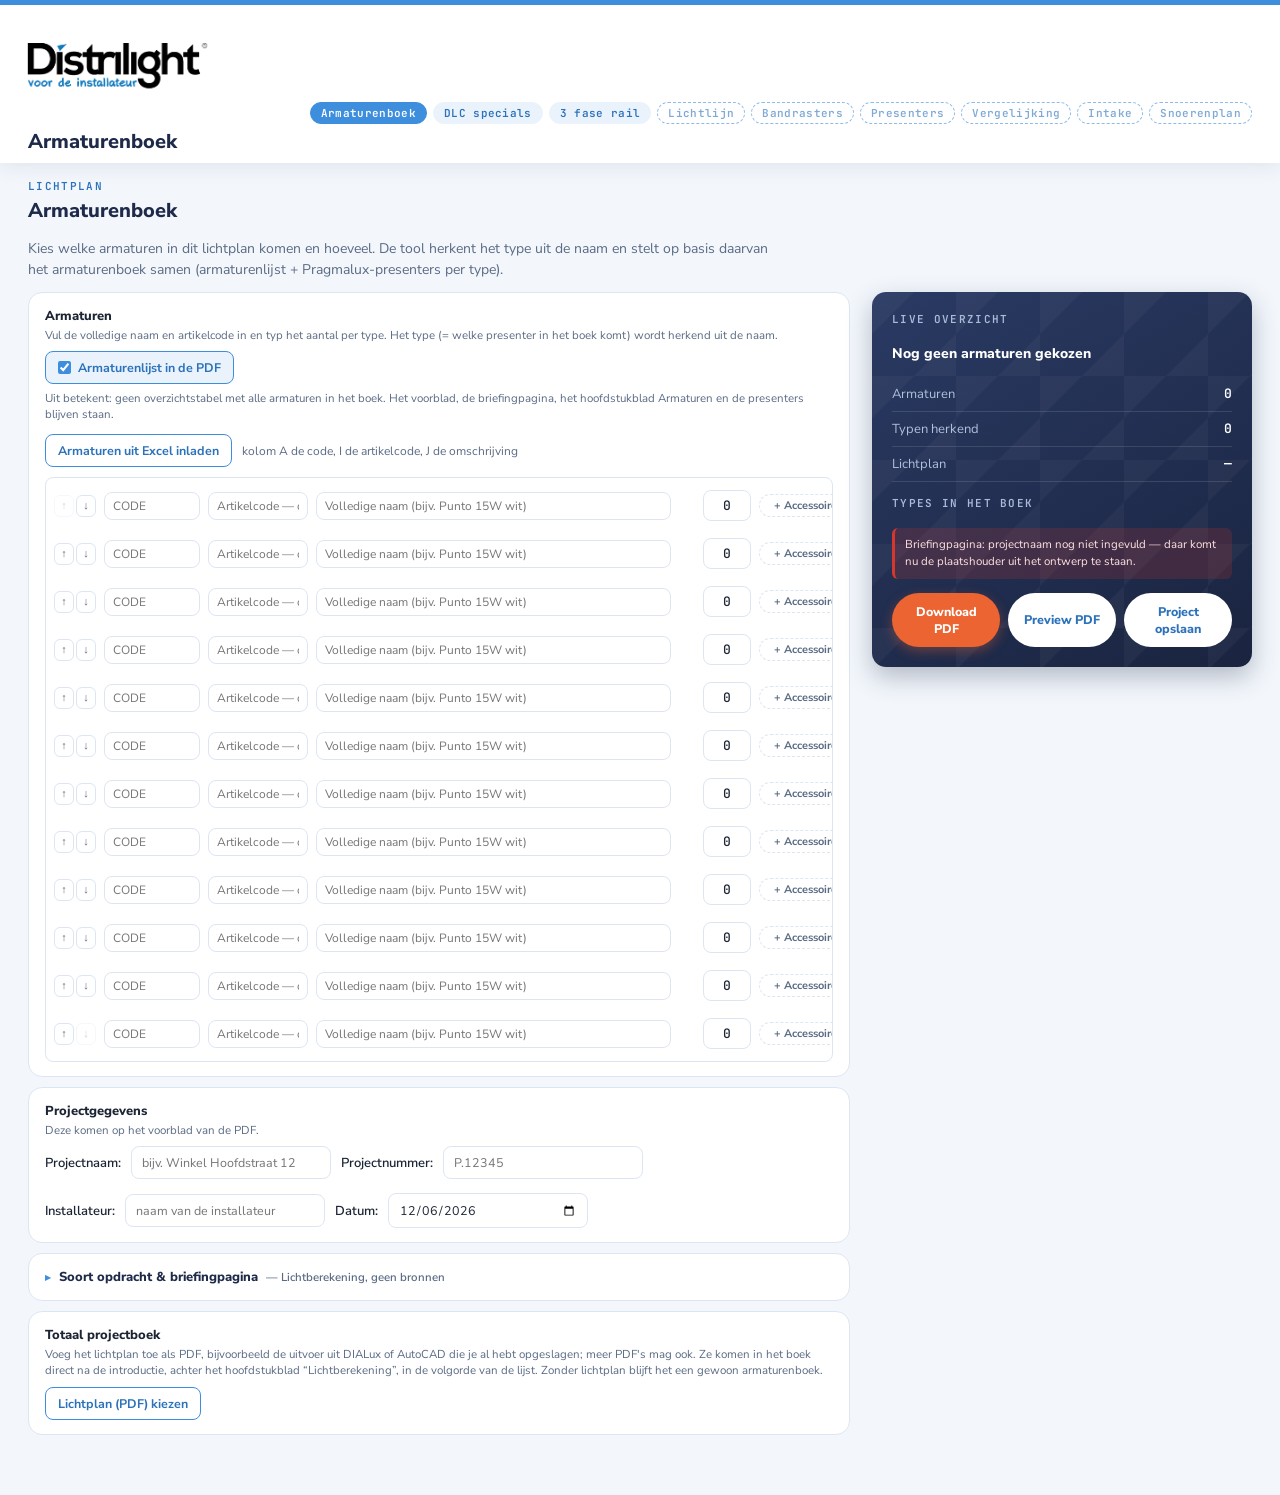
==== commit 05c1a732: "Armaturen uit een Excel-lijst inladen, in het armaturenboek en de railtool Een knop "Armaturen uit E" ====
--- a/armaturenboek.html
+++ b/armaturenboek.html
@@ -189,6 +189,11 @@
           <label><input type="checkbox" id="abToonLijst" checked><span>Armaturenlijst in de PDF</span></label>
         </div>
         <p class="hint" style="margin:-6px 0 12px;">Uit betekent: geen overzichtstabel met alle armaturen in het boek. Het voorblad, de briefingpagina, het hoofdstukblad Armaturen en de presenters blijven staan.</p>
+        <input type="file" id="abExcelBestand" accept=".xlsx,.csv,application/vnd.openxmlformats-officedocument.spreadsheetml.sheet,text/csv" hidden>
+        <div class="axl-keuze">
+          <button type="button" id="abExcelKnop">Armaturen uit Excel inladen</button>
+          <span>kolom A de code, I de artikelcode, J de omschrijving</span>
+        </div>
         <div class="c2-prodlist" id="abArmList"></div>
       </div>
 
@@ -267,6 +272,7 @@
 </main>
 
 <script src="vendor/pdf-lib.min.js"></script>
+<script src="pdf-verkleinen.js"></script>
 <script src="presenters-data.js"></script>
 <script src="pdf-huisstijl.js"></script>
 <script src="medewerkers.js"></script>
@@ -276,8 +282,10 @@
 <script src="armatuur-groepen.js"></script>
 <script src="zoeken.js"></script>
 <script src="armatuur-rij.js"></script>
+<script src="catalogus-data.js"></script>
 <script src="info-teken.js"></script>
 <script src="melding.js"></script>
+<script src="armaturen-excel.js"></script>
 <script src="lichtplan.js"></script>
 <script src="project-opslag.js"></script>
 <script>
@@ -547,22 +555,24 @@
   return ['AB'+nr, inst, naam].filter(Boolean).join(' - ') + '.pdf';
 }
 
-/* Hoe groot de gemaakte PDF is, en of dat nog te mailen valt. De presenters zijn
-   fotografie op drukwerkkwaliteit en pdf-lib kan die niet verkleinen zodra ze in een
-   pagina zitten, dus het aantal typen bepaalt het gewicht: gemeten 3,0 MB bij één
-   type en 5,8 MB bij zes. Boven de grens hieronder begint mail te weigeren. */
-const PDF_MAILGRENS_MB = 8;
+/* Hoe groot de gemaakte PDF is, en of dat nog te mailen valt. Boven de grens hieronder
+   begint mail te weigeren; daarom maakt PdfVerkleinen (pdf-verkleinen.js) de foto's in
+   het boek lichter zodra het erboven zit - tekenwerk kan niet kleiner, dus soms blijft
+   het erboven en zegt de tool dat. */
+const PDF_MAILGRENS_MB = 10;
 function pdfGrootteTekst(bytes){
   const mb = bytes.length / 1048576;
   return {mb, tekst: mb.toFixed(1).replace('.', ',') + ' MB'};
 }
-function meldPdfGrootte(bytes, vak){
-  const {mb, tekst} = pdfGrootteTekst(bytes);
-  if(vak) vak.textContent = 'Zo ziet de PDF eruit — ' + tekst + '.';
-  if(mb < PDF_MAILGRENS_MB) return;
-  Melding.letop('Deze PDF is ' + tekst + ' — veel mailservers weigeren bijlagen boven de '
-      + PDF_MAILGRENS_MB + ' MB. Deel hem als link, of comprimeer eerst de presenters.',
-      {duur:9000});
+/* r is wat PdfVerkleinen.tot() teruggaf */
+function meldPdfGrootte(r, vak){
+  const {tekst} = pdfGrootteTekst(r.bytes);
+  if(vak) vak.textContent = 'Zo ziet de PDF eruit — ' + tekst
+    + (r.verkleind ? ' (was ' + pdfGrootteTekst({length:r.voor}).tekst + '; de foto\'s zijn lichter gemaakt)' : '') + '.';
+  if(r.gehaald) return;
+  Melding.letop('Deze PDF is ' + tekst + (r.verkleind ? ', ook nu de foto\'s lichter zijn gemaakt' : '')
+      + ' — veel mailservers weigeren bijlagen boven de ' + PDF_MAILGRENS_MB + ' MB. Wat overblijft is '
+      + 'vooral tekenwerk. Deel hem als link, of maak het boek met minder armatuurtypen.', {duur:9000});
 }
 async function maakPdfBytes(){
   const heeftArmaturen = ARMATUREN.some(a=> !armSlotLeeg(st.armaturen[a.id]));
@@ -601,9 +611,9 @@
   if(briefingExportMelding(st)) meldingen.push(briefingExportMelding(st));
   if(meldingen.length) alert(meldingen.join('\n\n')+'\n\nDe PDF wordt verder gewoon gegenereerd.');
   try{
-    const bytes = await assembleArmaturenboekPdf();
-    meldPdfGrootte(bytes, $('abPreviewHint'));
-    return bytes;
+    const r = await PdfVerkleinen.tot(await assembleArmaturenboekPdf(), PDF_MAILGRENS_MB);
+    meldPdfGrootte(r, $('abPreviewHint'));
+    return r.bytes;
   }
   catch(err){ console.error(err); alert('De PDF kon niet worden gegenereerd: '+(err&&err.message?err.message:err)); return null; }
 }
@@ -714,7 +724,8 @@
   const codeInp=document.createElement('input'); codeInp.type='text'; codeInp.className='c2-textinp c2-armcode';
   codeInp.placeholder='Artikelcode — of "special"';
   codeInp.value = s.code||'';
-  codeInp.addEventListener('change', ()=>{ s.code=codeInp.value; delen.verf(); updateSummary(); });
+  /* een artikelcode uit de catalogus vult de volledige naam in (armNaamVeldUitCode() in armatuur-rij.js) */
+  codeInp.addEventListener('change', ()=>{ s.code=codeInp.value; armNaamVeldUitCode(s, s.code, nameInp); delen.verf(); updateSummary(); });
   [codeNaamInp,nameInp,codeInp].forEach(inp=>inp.addEventListener('keydown', e=>{ if(e.key==='Enter') inp.blur(); }));
   const qty=document.createElement('input'); qty.type='text'; qty.inputMode='numeric'; qty.className='c2-qtyinp';
   qty.value=String(s.qty);
@@ -893,6 +904,16 @@
   st: ()=>st,
   knop: $('abLichtplanKnop'), bestand: $('abLichtplanBestand'), lijst: $('abLichtplanLijst'),
   overzicht: $('abTotLicht'),
+  opWijziging: updateSummary,
+});
+/* armaturen uit een Excel-lijst: armaturen-excel.js, net als in de railtool */
+ArmaturenExcel.koppel({
+  knop: $('abExcelKnop'), bestand: $('abExcelBestand'),
+  regelIds: ()=>ARMATUREN.map(a=>a.id),
+  regel: id=>st.armaturen[id],
+  nieuweRegel: ()=>voegArmatuurSlotToe().id,
+  artikelVeld: ()=>'code',
+  herbouw: buildArmList,
   opWijziging: updateSummary,
 });
 $('abProj').addEventListener('input', e=>{ st.proj=e.target.value; updateSummary(); });
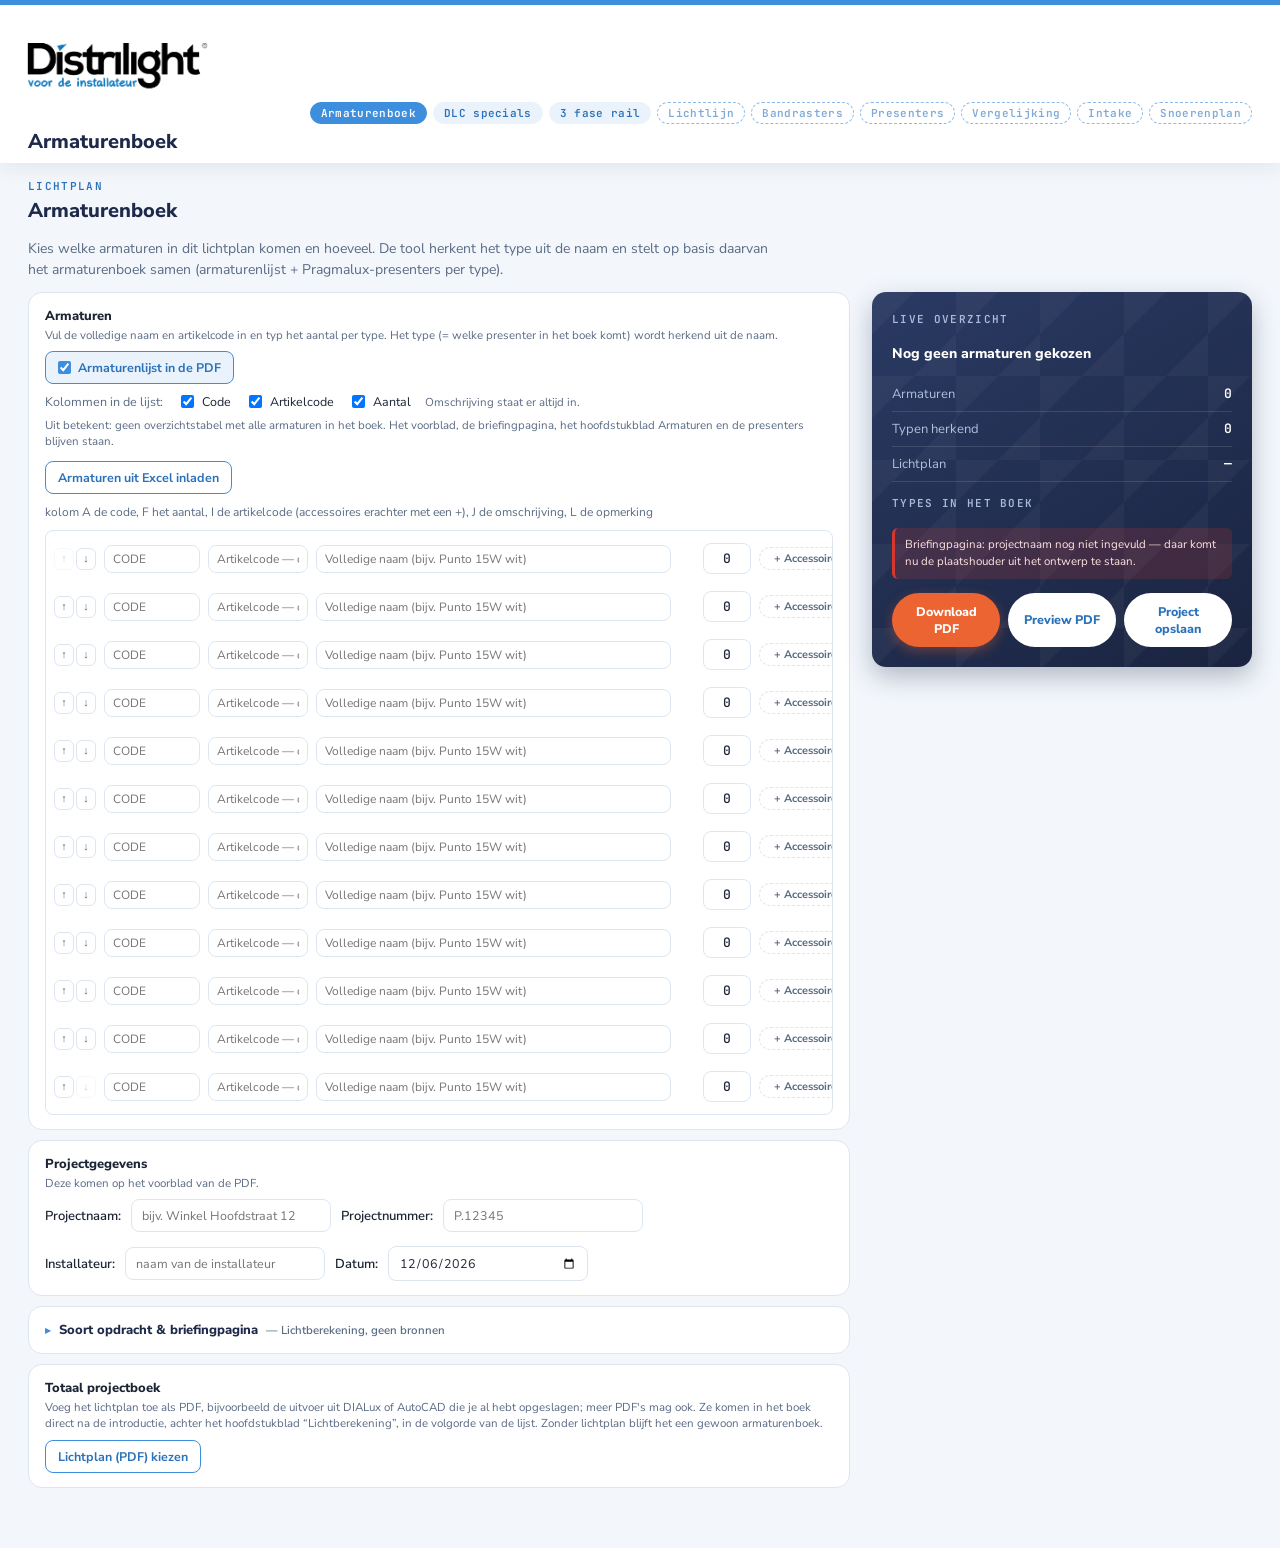
==== commit f978cd84: "Excel-lijst zoals inside sales hem maakt: aantal, accessoires, opmerking Het inlezen volgt nu de eig" ====
--- a/armaturenboek.html
+++ b/armaturenboek.html
@@ -188,11 +188,12 @@
         <div class="ab-keuze" style="margin-bottom:12px;">
           <label><input type="checkbox" id="abToonLijst" checked><span>Armaturenlijst in de PDF</span></label>
         </div>
+        <div id="abKolomKeuze" style="margin:-4px 0 12px;"></div>
         <p class="hint" style="margin:-6px 0 12px;">Uit betekent: geen overzichtstabel met alle armaturen in het boek. Het voorblad, de briefingpagina, het hoofdstukblad Armaturen en de presenters blijven staan.</p>
         <input type="file" id="abExcelBestand" accept=".xlsx,.csv,application/vnd.openxmlformats-officedocument.spreadsheetml.sheet,text/csv" hidden>
         <div class="axl-keuze">
           <button type="button" id="abExcelKnop">Armaturen uit Excel inladen</button>
-          <span>kolom A de code, I de artikelcode, J de omschrijving</span>
+          <span>kolom A de code, F het aantal, I de artikelcode (accessoires erachter met een +), J de omschrijving, L de opmerking</span>
         </div>
         <div class="c2-prodlist" id="abArmList"></div>
       </div>
@@ -302,6 +303,9 @@
    uit; de rest van het boek verandert er niet van. */
 const st = { proj:'', projNr:'', installateur:'', datum:'', soort:'lichtberekening',
              bestek:'', tekeningen:'', armaturenboek:'', email:'', toonLijst:true, armaturen:{},
+             /* welke kolommen er in de armaturenlijst staan (armKolomKeuze() in armatuur-rij.js);
+                een kolom die hier niet in staat, staat aan */
+             lijstKolommen:{},
              /* wie er onder "Contactgegevens" op de briefingpagina staan (ids uit medewerkers.js) */
              projectuitwerker:'', accountmanager:'', binnendienst:'',
              /* totaal projectboek: het ingeladen lichtplan, {naam, paginas} of null; de PDF
@@ -450,7 +454,7 @@
         .filter(r=> r.s && !armSlotLeeg(r.s));
       /* regels: elke armatuur met zijn accessoires eronder - zonder eigen CODE en in de
          kleur van hun armatuur (armLijstKolommen() in armatuur-rij.js) */
-      const {cols, regels} = armLijstKolommen(rijenVoorTabel, armCode, armOms);
+      const {cols, regels} = armLijstKolommen(rijenVoorTabel, armCode, armOms, st.lijstKolommen);
       let TB=tableStart(cols);
       regels.forEach(g=> tableRow(TB, g.waarden, {vervolg:g.vervolg}));
       y+=10;
@@ -508,8 +512,8 @@
   }
   /* De stempel zelf - twee stijlen, gemeten plek, krimpen bij een lange code -
      staat in armatuur-rij.js, zodat de railtool op precies dezelfde plek stempelt. */
-  const stempelCode = (pagina, codes, kleur, zwart, special)=> stempelPresenter(pagina, codes, kleur, zwart, stempelFont, special);
-  const appendPresenter = async(id, codes, kleur, zwart, special)=>{
+  const stempelCode = (pagina, codes, kleur, zwart, special, opmerkingen)=> stempelPresenter(pagina, codes, kleur, zwart, stempelFont, special, opmerkingen);
+  const appendPresenter = async(id, codes, kleur, zwart, special, opmerkingen)=>{
     const b64 = await presenterData(id);
     if(!b64){ console.warn('Presenter "'+id+'" is nog niet toegevoegd (presenters/'+id+'.js) — overgeslagen.'); return 0; }
     try{
@@ -517,7 +521,7 @@
       const idx = d.getPageIndices();
       const pgs = await finalDoc.copyPages(d, idx);
       pgs.forEach(p=>finalDoc.addPage(p));
-      stempelCode(pgs[0], codes, kleur||'#FFFFFF', zwart, special);
+      stempelCode(pgs[0], codes, kleur||'#FFFFFF', zwart, special, opmerkingen);
       return pgs.length;
     }catch(err){ console.warn('Presenter "'+id+'" kon niet worden geladen:', err); return 0; }
   };
@@ -528,7 +532,7 @@
     else if(deel.bron==='lichtberekening') erbij += await appendPresenter('lichtberekening'); /* AB Lichtberekening, geen stempel */
     else if(deel.bron==='lichtplan') erbij += await Lichtplan.voegToe(finalDoc);
     else if(deel.bron==='presenters'){
-      for(const g of bookGroups) erbij += await appendPresenter(g.id, g.code, g.kleur, g.zwart, g.special);
+      for(const g of bookGroups) erbij += await appendPresenter(g.id, g.code, g.kleur, g.zwart, g.special, g.opmerking);
     }
     else if(deel.bron==='achterpaginas') erbij += await appendPresenter('achterpaginas'); /* AB Achterpaginas, helemaal achteraan */
   }
@@ -736,12 +740,13 @@
      De regel en zijn accessoires zitten in één blok, zodat ze samen onder elkaar staan. */
   const acc = armAccessoireDelen({s, opWijziging:updateSummary});
   row.appendChild(delen.volg);
-  row.appendChild(codeNaamInp); row.appendChild(codeInp); row.appendChild(nameInp); row.appendChild(delen.badge);
+  row.appendChild(codeNaamInp); row.appendChild(delen.opmKnop);
+  row.appendChild(codeInp); row.appendChild(nameInp); row.appendChild(delen.badge);
   row.appendChild(delen.upload); row.appendChild(delen.stempel);
   const staart=document.createElement('span'); staart.className='c2-armstaart';
   staart.appendChild(qty); staart.appendChild(acc.knop); row.appendChild(staart);
   const blok=document.createElement('div'); blok.className='c2-armblok';
-  blok.appendChild(row); blok.appendChild(acc.lijst);
+  blok.appendChild(row); blok.appendChild(delen.opmerking); blok.appendChild(acc.lijst);
   return blok;
 }
 /* Verwisselt de INHOUD van twee regels, niet de slots zelf: arm01..armNN blijven op
@@ -859,6 +864,8 @@
      niet heeft, bleef anders in het teruggehaalde project staan (nagemeten). */
   ARMATUREN.length = 12;
   st.armaturen = ARMATUREN.reduce((o,a)=>{o[a.id]={aanduiding:'',name:'',code:'',groep:'',qty:0};return o;},{});
+  /* een project van vóór de kolomkeuze heeft ze allemaal aan, niet de keuze van het vorige project */
+  st.lijstKolommen = {};
   Object.keys(st).forEach(k=>{
     if(!Object.prototype.hasOwnProperty.call(s,k)) return;
     if(k==='armaturen'){ st[k] = Object.assign({}, st[k], s[k]); }
@@ -897,7 +904,11 @@
 /* Terugval op true: een project dat vóór deze optie is opgeslagen kent de sleutel
    nog niet, en daar hoorde de armaturenlijst er gewoon bij. */
 $('abToonLijst').checked = st.toonLijst !== false;
-$('abToonLijst').addEventListener('change', e=>{ st.toonLijst = e.target.checked; });
+/* welke kolommen er in de armaturenlijst komen: armKolomKeuze() in armatuur-rij.js, net als in de railtool */
+const kolomKeuze = armKolomKeuze({keuze: ()=> st.lijstKolommen || (st.lijstKolommen = {}),
+  lijstAan: ()=> st.toonLijst !== false, opWijziging: updateSummary});
+$('abKolomKeuze').replaceChildren(kolomKeuze.el);   /* een opgeslagen projectbestand heeft de vorige nog in zijn HTML */
+$('abToonLijst').addEventListener('change', e=>{ st.toonLijst = e.target.checked; kolomKeuze.verf(); });
 
 /* ---------- totaal projectboek: het lichtplan, zie lichtplan.js ---------- */
 Lichtplan.koppel({
@@ -954,6 +965,7 @@
   $('abDatum').value = st.datum || '';
   briefingKeuze($('abBriefVelden'), st, briefingGewijzigd, 'abBrief_');
   $('abToonLijst').checked = st.toonLijst !== false;
+  kolomKeuze.verf();
   Lichtplan.verf();
   contactKeuze($('abContactVelden'), st, briefingGewijzigd, 'abContact_');
   toonBriefingVelden();
